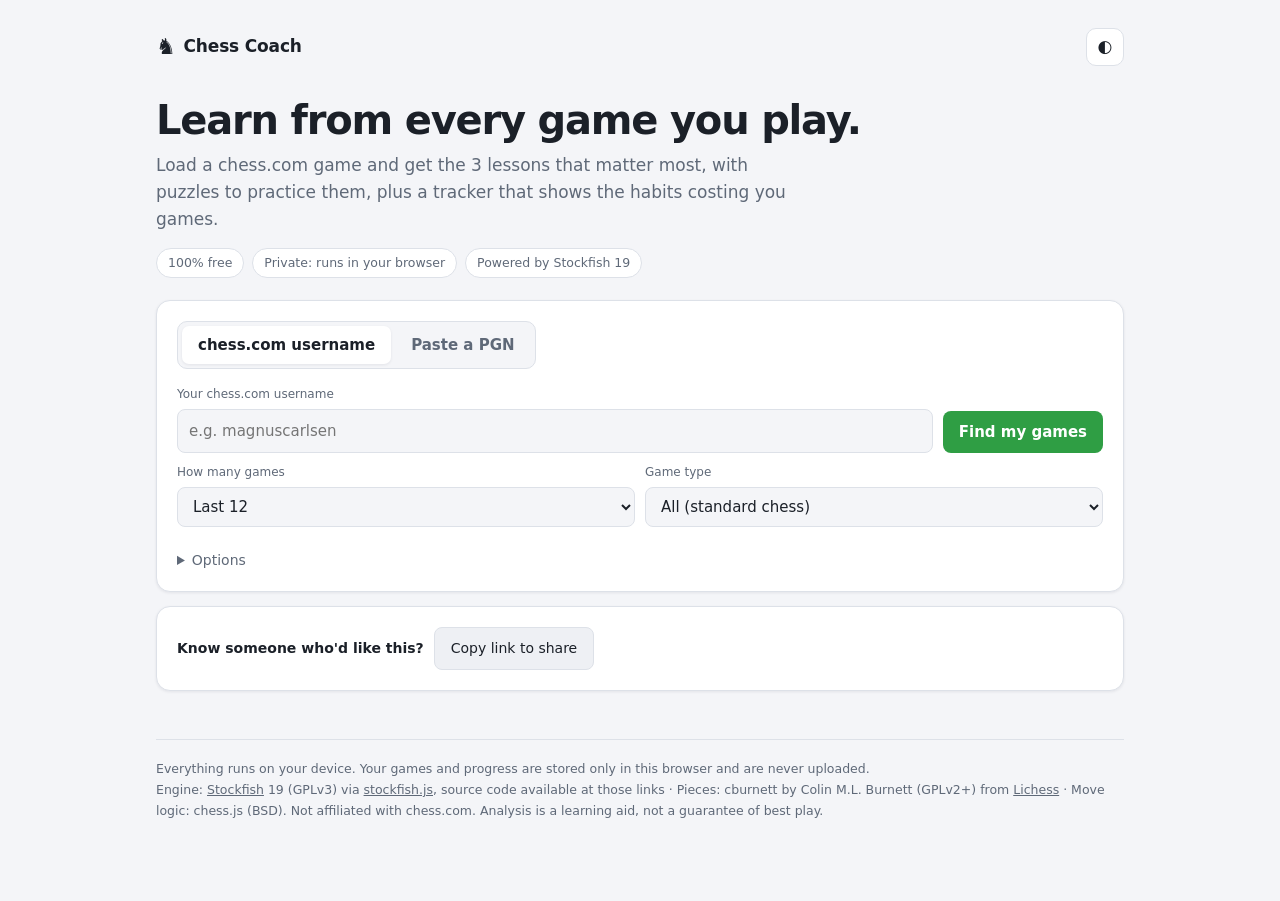
==== index.html @ 83080ae0 "Chess Coach: free Stockfish game review with lessons, dashboard and progress tracking Co-Authored-By" ====
<!doctype html>
<html lang="en">
<head>
<meta charset="utf-8">
<meta name="viewport" content="width=device-width, initial-scale=1">
<title>Chess Coach</title>
<style>
  :root {
    color-scheme:dark;
    --bg:#101216; --panel:#181b21; --panel2:#20242c; --line:#2a2f39; --ink:#eef0f4; --mute:#97a0af;
    --accent:#5fbf6b; --accent-ink:#08150b; --best:#3fb950; --good:#8bc34a; --inacc:#e3b341; --mistake:#f0883e; --blunder:#f85149; --blue:#58a6ff;
    --habitbg:#14261a; --winbg:#17321c; --lossbg:#3a1b1a; --drawbg:#2c2c2c; --weakbg:#2a1d1b; --shadow:0 1px 2px rgba(0,0,0,.4);
    --sqL:#ebecd0; --sqD:#739552;
  }
  :root[data-theme=light] {
    color-scheme:light;
    --bg:#f4f5f8; --panel:#ffffff; --panel2:#eef0f4; --line:#dde1e8; --ink:#1b2028; --mute:#5f6978;
    --accent:#2f9e44; --accent-ink:#ffffff; --best:#2a9d3f; --good:#5a9a1f; --inacc:#b7881a; --mistake:#d9650f; --blunder:#d6342c; --blue:#1f6feb;
    --habitbg:#e8f6ec; --winbg:#dcf3e1; --lossbg:#fde4e2; --drawbg:#e7e9ee; --weakbg:#fdeceb; --shadow:0 1px 3px rgba(20,30,50,.08);
  }
  * { box-sizing:border-box; }
  body { margin:0; background:var(--bg); color:var(--ink); font:15px/1.6 ui-sans-serif,system-ui,-apple-system,"Segoe UI",Roboto,Helvetica,Arial,sans-serif; -webkit-font-smoothing:antialiased; }
  main { max-width:1000px; margin:0 auto; padding:28px 16px 80px; }
  header { display:flex; align-items:baseline; gap:12px; margin-bottom:22px; }
  h1 { margin:0; font-size:24px; letter-spacing:-.01em; }
  header span { color:var(--mute); font-size:14px; }
  h2 { margin:0 0 4px; font-size:19px; letter-spacing:-.01em; }
  h3 { margin:26px 0 12px; font-size:12px; text-transform:uppercase; letter-spacing:.09em; color:var(--mute); font-weight:600; }
  .card { background:var(--panel); border:1px solid var(--line); border-radius:14px; padding:20px; margin-bottom:14px; box-shadow:var(--shadow); }
  label { display:block; font-size:12px; color:var(--mute); margin-bottom:5px; }
  input, textarea, select { width:100%; background:var(--bg); color:var(--ink); border:1px solid var(--line); border-radius:8px; padding:9px 11px; font:inherit; }
  input:focus, textarea:focus, select:focus { outline:none; border-color:var(--blue); }
  textarea { min-height:90px; font:12px ui-monospace,Menlo,monospace; resize:vertical; }
  button { background:var(--accent); color:var(--accent-ink); border:0; border-radius:8px; padding:9px 16px; font:inherit; font-weight:600; cursor:pointer; }
  button.sec { background:var(--panel2); color:var(--ink); border:1px solid var(--line); font-weight:500; }
  button:hover:not(:disabled) { filter:brightness(1.1); }
  button:disabled { opacity:.45; cursor:default; }
  .row { display:flex; gap:10px; align-items:flex-end; flex-wrap:wrap; }
  .row > div { flex:1; min-width:150px; }
  .games { margin-top:10px; display:grid; gap:6px; }
  .games button { text-align:left; background:var(--bg); color:var(--ink); font-weight:400; border:1px solid var(--line); display:flex; gap:10px; align-items:center; }
  .games button:hover { border-color:var(--accent); }
  .pill { font-size:11px; padding:1px 8px; border-radius:99px; font-weight:600; }
  .win { background:var(--winbg); color:var(--best); } .loss { background:var(--lossbg); color:var(--blunder); } .draw { background:var(--drawbg); color:var(--mute); }
  .mute { color:var(--mute); } .small { font-size:13px; }
  .bar { height:6px; background:var(--bg); border-radius:3px; overflow:hidden; margin-top:12px; }
  .bar > i { display:block; height:100%; width:0; background:var(--accent); transition:width .15s; }

  /* summary */
  .sumgrid { display:grid; grid-template-columns:repeat(auto-fit,minmax(150px,1fr)); gap:10px; }
  .kpi { background:var(--bg); border:1px solid var(--line); border-radius:10px; padding:12px 14px; }
  .kpi b { display:block; font-size:24px; letter-spacing:-.02em; line-height:1.2; }
  .kpi span { font-size:12px; color:var(--mute); }
  .cls { display:flex; flex-wrap:wrap; gap:8px; margin-top:12px; }
  .cls span { font-size:12px; padding:3px 10px; border-radius:99px; background:var(--bg); border:1px solid var(--line); }
  .dot { display:inline-block; width:8px; height:8px; border-radius:50%; margin-right:6px; }

  /* board */
  .board { position:relative; display:grid; grid-template-columns:repeat(8,1fr); aspect-ratio:1; width:100%; border-radius:6px; overflow:hidden; user-select:none; }
  .sq { position:relative; background:var(--sqL); }
  .sq.d { background:var(--sqD); }
  .sq img { position:absolute; inset:0; width:100%; height:100%; pointer-events:none; }
  .sq.last::before, .sq.sel::before { content:""; position:absolute; inset:0; background:rgba(255,220,60,.42); }
  .sq.sel::before { background:rgba(80,160,255,.5); }
  .sq.tgt::after { content:""; position:absolute; left:35%; top:35%; width:30%; height:30%; border-radius:50%; background:rgba(0,0,0,.22); }
  .sq .co { position:absolute; font-size:10px; font-weight:700; opacity:.75; pointer-events:none; }
  .sq .co.f { right:3px; bottom:1px; } .sq .co.r { left:3px; top:1px; }
  .sq { color:var(--sqD); } .sq.d { color:var(--sqL); }
  .board svg { position:absolute; inset:0; width:100%; height:100%; pointer-events:none; }
  .board.click .sq { cursor:pointer; }

  /* lessons */
  .lesson { display:grid; grid-template-columns:minmax(0,340px) 1fr; gap:20px; }
  @media (max-width:760px) { .lesson, .viewer { grid-template-columns:1fr !important; } }
  .tag { display:inline-block; font-size:11px; font-weight:700; letter-spacing:.05em; text-transform:uppercase; color:var(--blunder); margin-bottom:6px; }
  .lesson p { margin:8px 0; }
  .habit { margin-top:12px; padding:10px 14px; background:var(--habitbg); border-left:3px solid var(--accent); border-radius:6px; }
  .drill { margin-top:10px; padding:10px 12px; background:var(--bg); border:1px dashed var(--line); border-radius:8px; font-size:14px; }
  .drill.ok { border-color:var(--best); color:var(--best); } .drill.no { border-color:var(--blunder); color:var(--blunder); }
  .actions { display:flex; gap:8px; margin-top:10px; flex-wrap:wrap; }
  .hidden { display:none !important; }
  .line { font-family:ui-monospace,Menlo,monospace; font-size:13px; background:var(--bg); padding:2px 7px; border-radius:5px; }

  /* viewer */
  .viewer { display:grid; grid-template-columns:minmax(0,520px) 1fr; gap:18px; }
  .bwrap { display:flex; gap:8px; }
  .evbar { width:18px; flex:none; background:#222; border-radius:4px; overflow:hidden; position:relative; }
  .evbar i { position:absolute; left:0; right:0; background:#f1f1f1; transition:height .2s; }
  .moves { max-height:300px; overflow:auto; display:grid; grid-template-columns:34px 1fr 1fr; gap:2px; font-size:14px; align-content:start; }
  .moves .n { color:var(--mute); padding:4px 0; text-align:right; padding-right:6px; }
  .moves button { background:transparent; color:var(--ink); font-weight:500; text-align:left; padding:4px 8px; border-radius:5px; border:0; }
  .moves button.cur { background:var(--panel2); outline:1px solid var(--blue); }
  .nav { display:flex; gap:6px; margin:10px 0; }
  .nav button { flex:1; }
  .info { background:var(--bg); border:1px solid var(--line); border-radius:8px; padding:10px 12px; font-size:14px; min-height:84px; }
  #graph { width:100%; height:90px; display:block; cursor:pointer; background:#2a2e36; border:1px solid var(--line); border-radius:8px; }
  .c-best{color:var(--best)} .c-excellent{color:var(--good)} .c-good{color:var(--ink)} .c-inaccuracy{color:var(--inacc)} .c-mistake{color:var(--mistake)} .c-blunder{color:var(--blunder)}
  .err { color:var(--blunder); }
  .phase { display:flex; flex-direction:column; gap:8px; margin-top:4px; }
  .phase div { display:grid; grid-template-columns:96px 1fr 44px; align-items:center; gap:10px; font-size:13px; }
  .phase .t { height:8px; background:var(--bg); border-radius:4px; overflow:hidden; } .phase .t i { display:block; height:100%; background:var(--blue); }

  /* ---- v3 UI ---- */
  :focus-visible { outline:2px solid var(--blue); outline-offset:2px; }
  button { transition:filter .15s, transform .05s, background .15s, border-color .15s; } button:active:not(:disabled) { transform:translateY(1px); }
  .topbar { display:flex; align-items:center; justify-content:space-between; margin-bottom:6px; }
  .brand { font-weight:700; font-size:17px; letter-spacing:-.01em; display:flex; align-items:center; gap:8px; }
  .brand i { font-style:normal; font-size:22px; }
  .iconbtn { background:var(--panel); color:var(--ink); border:1px solid var(--line); width:38px; height:38px; padding:0; border-radius:10px; font-size:17px; }
  .hero { padding:26px 0 22px; }
  .hero h1 { margin:0 0 10px; font-size:clamp(28px,5vw,40px); line-height:1.1; letter-spacing:-.03em; }
  .hero p { margin:0 0 14px; color:var(--mute); font-size:17px; max-width:640px; }
  .badges { display:flex; flex-wrap:wrap; gap:8px; }
  .badges span { font-size:12.5px; padding:4px 11px; border-radius:99px; background:var(--panel); border:1px solid var(--line); color:var(--mute); }
  .tabs { display:flex; gap:4px; background:var(--bg); padding:4px; border-radius:10px; width:max-content; max-width:100%; margin-bottom:16px; border:1px solid var(--line); }
  .tab { background:transparent; color:var(--mute); font-weight:600; padding:7px 16px; border-radius:7px; }
  .tab.on { background:var(--panel); color:var(--ink); box-shadow:var(--shadow); }
  .opts, .how { margin-top:12px; font-size:14px; }
  summary { cursor:pointer; color:var(--mute); } summary:hover { color:var(--ink); }
  .opts .row { margin-top:10px; } .how ol { margin:8px 0 0; padding-left:20px; color:var(--mute); }
  .status { display:flex; gap:14px; align-items:center; background:var(--panel); border:1px solid var(--line); border-radius:14px; padding:16px 18px; margin-bottom:14px; box-shadow:var(--shadow); }
  .status:has(#msg:empty):has(#barwrap.hidden) { display:none; }
  .status > div:last-child { flex:1; min-width:0; }
  .spin { width:22px; height:22px; border-radius:50%; border:3px solid var(--line); border-top-color:var(--accent); animation:sp .8s linear infinite; display:none; flex:none; }
  .status:has(#barwrap:not(.hidden)) .spin { display:block; }
  @keyframes sp { to { transform:rotate(360deg); } }
  #msg { font-size:14px; } #tip { font-size:13px; color:var(--mute); margin-top:6px; }
  #barwrap.hidden + #tip { display:none; }
  .jump { position:sticky; top:0; z-index:20; display:flex; gap:6px; overflow-x:auto; padding:10px 0; margin:0 0 4px; background:color-mix(in srgb, var(--bg) 88%, transparent); backdrop-filter:blur(8px); border-bottom:1px solid var(--line); }
  .jump a { color:var(--mute); text-decoration:none; font-size:13.5px; font-weight:600; padding:6px 13px; border-radius:99px; white-space:nowrap; }
  .jump a:hover { color:var(--ink); background:var(--panel); }
  h3 { scroll-margin-top:60px; }
  footer { margin-top:48px; padding-top:18px; border-top:1px solid var(--line); color:var(--mute); font-size:12.5px; line-height:1.7; }
  footer a { color:var(--mute); }
  .share { margin-top:14px; display:flex; gap:10px; align-items:center; flex-wrap:wrap; font-size:14px; }
  .trow { display:grid; grid-template-columns:140px 1fr 150px; gap:10px; align-items:center; font-size:13px; margin:7px 0; }
  .track { height:8px; background:var(--bg); border-radius:4px; overflow:hidden; border:1px solid var(--line); } .track i { display:block; height:100%; background:var(--blue); }
  .sub { font-size:12.5px; color:var(--mute); margin:18px 0 6px; font-weight:600; }
  .spark { width:100%; height:76px; display:block; background:var(--bg); border:1px solid var(--line); border-radius:8px; }
  .optable { width:100%; border-collapse:collapse; font-size:14px; } .optable th { text-align:left; color:var(--mute); font-size:12px; font-weight:600; padding:6px 8px; }
  .optable td { padding:8px; border-top:1px solid var(--line); } .optable tr.weak { background:var(--weakbg); }
  .lesson { border-left:3px solid var(--blunder); }
  @media (max-width:640px) {
    .trow { grid-template-columns:96px 1fr; } .trow .mute { grid-column:1 / -1; margin-top:-4px; }
    .optable th:nth-child(5), .optable td:nth-child(5) { display:none; }
    .card { padding:16px; } .row > div { min-width:100%; } button { min-height:42px; } .tabs { width:100%; } .tab { flex:1; }
  }
  @media (prefers-reduced-motion:reduce) { * { animation:none !important; transition:none !important; scroll-behavior:auto !important; } }

  .games { max-height:440px; overflow:auto; }
  .games #batch { position:sticky; top:0; z-index:2; box-shadow:0 4px 8px -4px rgba(0,0,0,.35); }
  .bgbar { position:fixed; left:50%; transform:translateX(-50%); bottom:14px; z-index:40; width:min(560px, calc(100% - 24px)); display:flex; gap:12px; align-items:center; background:var(--panel); border:1px solid var(--line); border-radius:14px; padding:12px 14px; box-shadow:0 8px 28px rgba(0,0,0,.35); font-size:13.5px; }
  .bgbar .spin { display:block; } .bgbar.done .spin { display:none; }
  /* ---- v4: stats + rundown ---- */
  .hero-card { background:linear-gradient(135deg,var(--habitbg),var(--panel2)); border:1px solid var(--line); border-radius:12px; padding:16px 18px; }
  .gcard { background:var(--panel); border:1px solid var(--line); border-radius:12px; padding:14px 16px; margin-bottom:10px; box-shadow:var(--shadow); }
  .ghead { display:flex; flex-wrap:wrap; align-items:center; gap:8px 10px; }
  .gstat { margin-left:auto; font-weight:700; font-size:13px; } .ghead .sec { padding:5px 12px; font-size:13px; }
  .trophy { font-size:12px; background:var(--habitbg); color:var(--best); padding:1px 9px; border-radius:99px; font-weight:600; }
  .moments { margin-top:10px; display:grid; gap:6px; }
  .moment { display:grid; grid-template-columns:1fr auto; gap:2px 12px; text-align:left; background:var(--bg); color:var(--ink); border:1px solid var(--line); border-radius:9px; padding:9px 12px; font-weight:400; }
  .moment:hover:not(:disabled) { border-color:var(--blue); } .moment .go { grid-row:1 / span 2; grid-column:2; align-self:center; color:var(--blue); font-weight:600; font-size:13px; }
  .moment:disabled { opacity:.7; cursor:default; }
  .games button.done::after { content:'✓ analyzed'; margin-left:8px; color:var(--best); font-size:12px; font-weight:600; }
  @media (max-width:640px) { .gstat { margin-left:0; width:100%; } }

  /* ---- v7: dashboard + teaching ---- */
  .dash { display:grid; grid-template-columns:repeat(3,1fr); gap:12px; }
  .big { background:var(--panel); border:1px solid var(--line); border-radius:14px; padding:16px 18px; box-shadow:var(--shadow); display:flex; flex-direction:column; gap:4px; min-width:0; }
  .bl { font-size:12px; font-weight:600; color:var(--mute); text-transform:uppercase; letter-spacing:.06em; }
  .bv { font-size:38px; font-weight:800; letter-spacing:-.035em; line-height:1.1; } .bv .dim { color:var(--mute); font-weight:400; }
  .bs { font-size:13px; color:var(--mute); min-height:20px; } .mini { width:100%; height:40px; margin-top:8px; overflow:visible; }
  .chip { font-size:12px; font-weight:700; padding:1px 8px; border-radius:99px; } .chip.up { background:var(--winbg); color:var(--best); } .chip.down { background:var(--lossbg); color:var(--blunder); }
  .rbar { display:flex; height:10px; border-radius:5px; overflow:hidden; background:var(--bg); margin:8px 0 2px; } .rbar i { display:block; height:100%; } .rbar .w { background:var(--best); } .rbar .d { background:#8b93a1; } .rbar .l { background:var(--blunder); }
  .cols2 { display:grid; grid-template-columns:1fr 1fr; gap:12px; margin-top:12px; }
  .panel { background:var(--panel); border:1px solid var(--line); border-radius:14px; padding:16px 18px; box-shadow:var(--shadow); }
  .panel h4 { margin:0 0 10px; font-size:13px; text-transform:uppercase; letter-spacing:.06em; color:var(--mute); }
  .lrow { display:flex; justify-content:space-between; gap:12px; padding:9px 0; border-top:1px solid var(--line); font-size:14px; } .lrow:first-of-type { border-top:0; } .lrow b { font-variant-numeric:tabular-nums; }
  .brow { display:grid; grid-template-columns:104px 1fr 42px; gap:10px; align-items:center; font-size:13.5px; padding:5px 0; } .brow b { text-align:right; font-variant-numeric:tabular-nums; }
  .gap { height:10px; border-bottom:1px solid var(--line); margin-bottom:6px; }
  .warn { font-style:normal; font-size:11px; font-weight:700; color:var(--mistake); text-transform:uppercase; letter-spacing:.04em; margin-left:4px; }
  .train { display:grid; grid-template-columns:40px 1fr; gap:14px; }
  .rank { width:34px; height:34px; border-radius:50%; background:var(--panel2); display:grid; place-items:center; font-weight:800; }
  .teach { margin-top:14px; padding:14px 16px; border:1px solid var(--line); border-radius:12px; background:var(--bg); }
  .teach .tt { font-weight:700; margin-bottom:6px; } .teach p { margin:6px 0; } .teach ol { margin:8px 0 10px; padding-left:20px; } .teach li { margin:4px 0; }
  .practice { display:inline-block; font-size:13.5px; font-weight:600; color:var(--blue); text-decoration:none; } .practice:hover { text-decoration:underline; }
  @media (max-width:760px) { .dash, .cols2 { grid-template-columns:1fr; } .bv { font-size:32px; } }
</style>
</head>
<body>
<main>
  <div class="topbar"><div class="brand"><i>♞</i> Chess Coach</div><button class="iconbtn" id="theme" title="Toggle light / dark" aria-label="Toggle theme">◐</button></div>

  <section class="hero">
    <h1>Learn from every game you play.</h1>
    <p>Load a chess.com game and get the 3 lessons that matter most, with puzzles to practice them, plus a tracker that shows the habits costing you games.</p>
    <div class="badges"><span>100% free</span><span>Private: runs in your browser</span><span>Powered by Stockfish 19</span></div>
  </section>

  <section class="card">
    <div class="tabs" role="tablist"><button class="tab on" data-tab="user" role="tab">chess.com username</button><button class="tab" data-tab="paste" role="tab">Paste a PGN</button></div>
    <div id="tab-user">
      <div class="row"><div><label for="user">Your chess.com username</label><input id="user" placeholder="e.g. magnuscarlsen" autocomplete="off" autocapitalize="off" spellcheck="false"></div><button id="fetch">Find my games</button></div>
      <div class="row" style="margin-top:10px">
        <div><label for="count">How many games</label><select id="count"><option value="12">Last 12</option><option value="25">Last 25</option><option value="50">Last 50</option><option value="100">Last 100</option></select></div>
        <div><label for="tc">Game type</label><select id="tc"><option value="all">All (standard chess)</option><option value="rapid">Rapid</option><option value="blitz">Blitz</option><option value="bullet">Bullet</option><option value="daily">Daily</option></select></div>
      </div>
      <div id="games" class="games"></div>
    </div>
    <div id="tab-paste" class="hidden">
      <label for="pgn">Paste your game here</label>
      <textarea id="pgn" spellcheck="false" placeholder="[Event &quot;Live Chess&quot;]&#10;1. e4 e5 2. Nf3 …"></textarea>
      <details class="how"><summary>How do I get a PGN?</summary><ol><li>Open the game on chess.com</li><li>Click the share icon (or "Share / Export")</li><li>Choose the <b>PGN</b> tab and copy it</li></ol></details>
      <div class="row" style="margin-top:12px"><button id="go">Analyze this game</button></div>
    </div>
    <details class="opts"><summary>Options</summary><div class="row">
      <div><label for="side">I played</label><select id="side"><option value="auto">Auto (from username)</option><option value="w">White</option><option value="b">Black</option></select></div>
      <div><label for="depth">Analysis depth</label><select id="depth"><option value="12">Quick · depth 12 (rough)</option><option value="16" selected>Standard · depth 16 (recommended)</option><option value="20">Deep · depth 20 (slow)</option></select></div>
    </div></details>
  </section>

  <div class="status" id="status"><div class="spin"></div><div><div id="msg"></div><div class="bar hidden" id="barwrap"><i id="bar"></i></div><div id="tip"></div></div></div>

  <nav class="jump hidden" id="jump" aria-label="Sections"><a href="#s-summary">Summary</a><a href="#s-lessons">Key lessons</a><a href="#s-review">Game review</a><a href="#s-stats">Dashboard</a><a href="#s-progress">What to work on</a><a href="#s-games">Your games</a><a href="#s-openings">Openings</a></nav>
  <div id="out"></div>
  <div id="prog"></div>

  <div class="card share"><b>Know someone who'd like this?</b><button class="sec" id="sharebtn">Copy link to share</button><span class="mute small" id="sharenote"></span></div>

  <div class="bgbar hidden" id="bgbar" role="status"><div class="spin"></div><div style="flex:1;min-width:0"><div id="bgtext"></div><div class="bar" style="margin-top:6px"><i id="bgfill"></i></div><div class="small mute" style="margin-top:4px">You can keep browsing. Click any ✓ game to watch its review.</div></div><button class="sec hidden" id="stop">Stop</button></div>

  <footer>
    Everything runs on your device. Your games and progress are stored only in this browser and are never uploaded.<br>
    Engine: <a href="https://github.com/official-stockfish/Stockfish" target="_blank" rel="noopener">Stockfish</a> 19 (GPLv3) via <a href="https://github.com/nmrugg/stockfish.js" target="_blank" rel="noopener">stockfish.js</a>, source code available at those links ·
    Pieces: cburnett by Colin M.L. Burnett (GPLv2+) from <a href="https://lichess.org" target="_blank" rel="noopener">Lichess</a> · Move logic: chess.js (BSD).
    Not affiliated with chess.com. Analysis is a learning aid, not a guarantee of best play.
  </footer>
</main>

<script src="lib/chess.min.js"></script>
<script>
/* =============================== helpers =============================== */
const $ = s => document.querySelector(s);
const VAL = { p:1, n:3, b:3, r:5, q:9, k:0 };
const NAME = { p:'pawn', n:'knight', b:'bishop', r:'rook', q:'queen', k:'king' };
const clamp = (x, a, b) => Math.max(a, Math.min(b, x));
const winPct = cp => 50 + 50 * (2 / (1 + Math.exp(-0.00368208 * clamp(cp, -1000, 1000))) - 1);
const moveAcc = loss => clamp(103.1668 * Math.exp(-0.04354 * loss) - 3.1669, 0, 100);
const uciOf = m => m.from + m.to + (m.promotion || '');
const CLS = {
  best:      { label:'Best',       sym:'★',  color:'var(--best)' },
  excellent: { label:'Excellent',  sym:'',   color:'var(--good)' },
  good:      { label:'Good',       sym:'',   color:'var(--mute)' },
  inaccuracy:{ label:'Inaccuracy', sym:'?!', color:'var(--inacc)' },
  mistake:   { label:'Mistake',    sym:'?',  color:'var(--mistake)' },
  blunder:   { label:'Blunder',    sym:'??', color:'var(--blunder)' }
};
function fmtEval(cp, mate) {
  if (mate != null) return (mate > 0 ? '+' : '-') + 'M' + Math.abs(mate);
  if (Math.abs(cp) >= 9000) return (cp > 0 ? '+' : '-') + 'M' + (10000 - Math.abs(cp));
  return (cp >= 0 ? '+' : '') + (cp / 100).toFixed(1);
}
function findMove(fen, uci) {
  if (!uci) return null;
  return new Chess(fen).moves({ verbose:true }).find(m => uciOf(m) === uci) || null;
}
function playPV(fen, pv, n) {
  const g = new Chess(fen), out = [];
  for (const u of pv.slice(0, n)) { const mv = g.move({ from:u.slice(0, 2), to:u.slice(2, 4), promotion:u[4] }); if (!mv) break; out.push(mv); }
  return out;
}
function netMaterial(fen, pv, side, n = 4) {
  let s = 0;
  playPV(fen, pv, n).forEach(mv => {
    const sign = mv.color === side ? 1 : -1;
    if (mv.captured) s += sign * VAL[mv.captured];
    if (mv.promotion) s += sign * (VAL[mv.promotion] - 1);
  });
  return s;
}
function sanLine(fen, pv, n = 4) {
  const g = new Chess(fen), f = fen.split(' ');
  let num = +f[5], t = f[1], parts = [];
  pv.slice(0, n).forEach((u, j) => {
    const mv = g.move({ from:u.slice(0, 2), to:u.slice(2, 4), promotion:u[4] }); if (!mv) return;
    parts.push(t === 'w' ? `${num}.${mv.san}` : (j === 0 ? `${num}…${mv.san}` : mv.san));
    if (t === 'b') num++; t = t === 'w' ? 'b' : 'w';
  });
  return parts.join(' ');
}
function targetsFrom(fen, sq) {
  const p = new Chess(fen).get(sq); if (!p) return [];
  const f = fen.split(' '); f[1] = p.color; f[3] = '-';
  return new Chess(f.join(' ')).moves({ verbose:true }).filter(m => m.from === sq && m.captured).map(m => ({ sq:m.to, piece:m.captured }));
}
const phaseOf = (i, fen) => {
  const mat = fen.split(' ')[0].replace(/[^nbrqNBRQ]/g, '').split('').reduce((s, c) => s + VAL[c.toLowerCase()], 0);
  return mat <= 16 ? 'Endgame' : i < 20 ? 'Opening' : 'Middlegame';
};
const moveNo = i => Math.floor(i / 2) + 1;
const moveTag = (i, san) => `${moveNo(i)}${i % 2 ? '…' : '.'}${san}`;

/* =============================== board =============================== */
class Board {
  constructor(root) { this.root = root; root.classList.add('board'); }
  render(fen, o = {}) {
    const { flip = false, last = [], arrows = [], sel = null, targets = [], onSquare = null } = o;
    const rows = fen.split(' ')[0].split('/'), pcs = {};
    rows.forEach((row, ri) => { let f = 0; for (const ch of row) { if (/\d/.test(ch)) f += +ch; else { pcs['abcdefgh'[f] + (8 - ri)] = ch; f++; } } });
    let h = '';
    for (let r = 0; r < 8; r++) for (let c = 0; c < 8; c++) {
      const file = flip ? 7 - c : c, rank = flip ? r : 7 - r, sq = 'abcdefgh'[file] + (rank + 1), p = pcs[sq];
      const cls = ['sq', (file + rank) % 2 ? '' : 'd', last.includes(sq) ? 'last' : '', sel === sq ? 'sel' : '', targets.includes(sq) ? 'tgt' : ''].join(' ');
      h += `<div class="${cls}" data-sq="${sq}">${p ? `<img src="pieces/${p === p.toUpperCase() ? 'w' : 'b'}${p.toUpperCase()}.svg" alt="">` : ''}`
        + (c === 0 ? `<span class="co r">${rank + 1}</span>` : '') + (r === 7 ? `<span class="co f">${'abcdefgh'[file]}</span>` : '') + '</div>';
    }
    const ctr = sq => { const f = sq.charCodeAt(0) - 97, rk = +sq[1] - 1; return [(flip ? 7 - f : f) + .5, (flip ? rk : 7 - rk) + .5]; };
    let svg = '<svg viewBox="0 0 8 8">';
    arrows.forEach(a => {
      if (!a.from || !a.to) return;
      const [x1, y1] = ctr(a.from), [x2, y2] = ctr(a.to), dx = x2 - x1, dy = y2 - y1, L = Math.hypot(dx, dy), ux = dx / L, uy = dy / L;
      const hx = x2 - ux * .32, hy = y2 - uy * .32;
      svg += `<g opacity=".85" fill="${a.color}" stroke="${a.color}"><line x1="${x1}" y1="${y1}" x2="${hx}" y2="${hy}" stroke-width=".17" stroke-linecap="round"/>`
        + `<polygon stroke="none" points="${x2 - ux * .05},${y2 - uy * .05} ${hx - uy * .22},${hy + ux * .22} ${hx + uy * .22},${hy - ux * .22}"/></g>`;
    });
    this.root.innerHTML = h + svg + '</svg>';
    this.root.classList.toggle('click', !!onSquare);
    if (onSquare) this.root.querySelectorAll('.sq').forEach(e => e.onclick = () => onSquare(e.dataset.sq));
  }
}

/* =============================== engine =============================== */
class Engine {
  constructor() {
    this.w = new Worker('engine/stockfish-19-lite-single.js'); this.hs = [];
    this.w.onmessage = e => { const l = typeof e.data === 'string' ? e.data : String(e.data); this.hs.slice().forEach(h => h(l)); };
  }
  send(c) { this.w.postMessage(c); }
  once(pred) { return new Promise(res => { const h = l => { if (pred(l)) { this.hs = this.hs.filter(x => x !== h); res(l); } }; this.hs.push(h); }); }
  async init() {
    // The engine may still be loading when the first command is sent, so resend 'uci' until it answers.
    const ready = this.once(l => l === 'uciok'); let ok = false; ready.then(() => ok = true);
    for (let t = 0; t < 60 && !ok; t++) { this.send('uci'); await Promise.race([ready, new Promise(r => setTimeout(r, 500))]); }
    if (!ok) throw new Error('engine did not start');
    this.send('setoption name MultiPV value 2'); this.send('isready'); await this.once(l => l === 'readyok');
  }
  analyse(fen, depth) {
    const lines = {};
    return new Promise(res => {
      const h = l => {
        if (l.startsWith('info') && l.includes(' pv ') && !/bound/.test(l)) {
          const mp = +((l.match(/multipv (\d+)/) || [0, 1])[1]), m = l.match(/score (cp|mate) (-?\d+)/);
          if (m) { const v = +m[2]; lines[mp] = { cp:m[1] === 'cp' ? v : Math.sign(v) * (10000 - Math.abs(v)), mate:m[1] === 'mate' ? v : null, pv:l.split(' pv ')[1].trim().split(' ') }; }
        } else if (l.startsWith('bestmove')) { this.hs = this.hs.filter(x => x !== h); res(Object.keys(lines).sort().map(k => lines[k])); }
      };
      this.hs.push(h); this.send('position fen ' + fen); this.send('go depth ' + depth);
    });
  }
}
class EnginePool {
  constructor(n) { this.n = n; this.workers = []; this.idle = []; this.hi = []; this.lo = []; this.memo = new Map(); }
  async init() {
    const made = await Promise.allSettled(Array.from({ length:this.n }, async () => { const e = new Engine(); await e.init(); return e; }));
    this.workers = made.filter(m => m.status === 'fulfilled').map(m => m.value); this.idle = [...this.workers];
    if (!this.workers.length) throw new Error('engine did not start');
  }
  submit(fen, depth, prio) {
    const hit = this.memo.get(fen);
    if (hit && hit.depth >= depth) return Promise.resolve(hit.res);
    return new Promise((resolve, reject) => { (prio === 'lo' ? this.lo : this.hi).push({ fen, depth, resolve, reject }); this.pump(); });
  }
  pump() {
    while (this.idle.length && (this.hi.length || this.lo.length)) {
      const w = this.idle.pop(), t = this.hi.length ? this.hi.shift() : this.lo.shift();
      w.analyse(t.fen, t.depth).then(res => { this.memo.set(t.fen, { depth:t.depth, res }); t.resolve(res); }, t.reject).finally(() => { this.idle.push(w); this.pump(); });
    }
  }
  // Analyse many positions across all workers; results come back in input order.
  map(fens, depth, onDone, prio = 'hi') { let d = 0; return Promise.all(fens.map(f => this.submit(f, depth, prio).then(r => { onDone(++d); return r; }))); }
}
const poolSize = () => clamp((navigator.hardwareConcurrency || 4) - 1, 1, /Mobi|Android/i.test(navigator.userAgent) ? 2 : 6);
let cancelBatch = false, bgBusy = false, poolPromise = null;
function getPool() {
  if (!poolPromise) poolPromise = (async () => { const p = new EnginePool(poolSize()); await p.init(); return p; })().catch(e => { poolPromise = null; throw e; });
  return poolPromise;
}
const FG = { msg:t => { $('#msg').textContent = t; }, bar:p => { $('#bar').style.width = p + '%'; } };
const BG = { msg:t => { $('#bgtext').textContent = t; }, bar:p => { $('#bgfill').style.width = p + '%'; } };

/* =============================== chess.com =============================== */
$('#fetch').onclick = async () => {
  const u = $('#user').value.trim().toLowerCase(), box = $('#games'); if (!u) return;
  const want = +$('#count').value, tc = $('#tc').value;
  box.textContent = 'Loading…';
  try {
    const a = await (await fetch(`https://api.chess.com/pub/player/${encodeURIComponent(u)}/games/archives`)).json();
    if (!a.archives || !a.archives.length) throw new Error('No games found for that username.');
    let games = [];
    for (let i = a.archives.length - 1; i >= 0 && games.length < want; i--) {
      box.textContent = `Loading games… ${games.length} found`;
      const month = (await (await fetch(a.archives[i])).json()).games || [];
      games = games.concat(month.reverse().filter(g => g.rules === 'chess' && g.pgn && (tc === 'all' || g.time_class === tc)));
    }
    games = games.slice(0, want);
    if (!games.length) throw new Error('No matching games found. Try a different game type.');
    box.innerHTML = ''; loadedGames = [];
    games.forEach(g => { loadedGames.push({ pgn:g.pgn, side:g.white.username.toLowerCase() === u ? 'w' : 'b', id:pgnId(g.pgn, g.url) }); });
    const bb = document.createElement('button'); bb.id = 'batch'; bb.className = 'sec'; bb.onclick = runBatch; box.appendChild(bb);
    games.forEach(g => {
      const mine = g.white.username.toLowerCase() === u ? g.white : g.black, opp = mine === g.white ? g.black : g.white;
      const draws = ['agreed', 'repetition', 'stalemate', 'insufficient', '50move', 'timevsinsufficient'];
      const [txt, cls] = mine.result === 'win' ? ['Won', 'win'] : draws.includes(mine.result) ? ['Draw', 'draw'] : ['Lost', 'loss'];
      const b = document.createElement('button'); b.dataset.id = pgnId(g.pgn, g.url);
      b.innerHTML = `<span class="pill ${cls}">${txt}</span><span>${mine === g.white ? '⚪' : '⚫'} vs <b>${esc(opp.username)}</b> (${opp.rating})</span><span class="mute small" style="margin-left:auto">${g.time_class} · ${new Date(g.end_time * 1000).toLocaleDateString()}</span>`;
      b.onclick = () => { $('#pgn').value = g.pgn; $('#side').value = mine === g.white ? 'w' : 'b'; run(); };
      box.appendChild(b);
    });
    markCached();
  } catch (e) { box.innerHTML = `<span class="err">${esc(e.message || 'Could not reach chess.com.')}</span>`; }
};

/* =============================== analysis =============================== */
const esc = t => String(t == null ? '' : t).replace(/[&<>"]/g, c => ({ '&':'&amp;', '<':'&lt;', '>':'&gt;', '"':'&quot;' }[c]));
let loadedGames = [], busy = false;
function setBusy(b) {
  busy = b; $('#go').disabled = b;
  $('#barwrap').classList.toggle('hidden', !b); if (!b) $('#bar').style.width = '0';
}

async function analyzePGN(pgn, sideSel, depth, prefix = '', ui = FG, prio = 'hi') {
  const game = new Chess();
  if (!pgn || !game.load_pgn(pgn, { sloppy:true })) throw new Error('Could not read that PGN.');
  const moves = game.history({ verbose:true });
  if (moves.length < 6) throw new Error('That game is too short to learn from.');
  const hdr = game.header();
  let side = sideSel;
  if (side === 'auto') { const u = $('#user').value.trim().toLowerCase(); side = u && (hdr.Black || '').toLowerCase() === u ? 'b' : 'w'; }
  const rp = new Chess(), fens = [rp.fen()];
  moves.forEach(m => { m.uci = uciOf(m); rp.move({ from:m.from, to:m.to, promotion:m.promotion }); fens.push(rp.fen()); });
  const id = hdr.Link || [hdr.White, hdr.Black, hdr.Date, hdr.StartTime, moves.length].join('|');
  let L = readCache(id, depth);
  if (L) ui.msg(prefix + 'Loading your saved analysis…');
  else {
    ui.msg(prefix + 'Starting engine…');
    let pl;
    try { pl = await getPool(); }
    catch (e) { throw new Error('Could not start the engine. Open this page through a web server (not file://).'); }
    const need = fens.filter(f => !new Chess(f).game_over());
    const res = await pl.map(need, depth, d => {
      ui.bar(100 * d / need.length);
      ui.msg(`${prefix}Analyzing position ${d} of ${need.length} · ${pl.workers.length} engine${pl.workers.length > 1 ? 's' : ''} working…`);
    }, prio);
    let p = 0;
    L = fens.map(f => { const g = new Chess(f); return g.in_checkmate() ? [{ cp:-10000, mate:0, pv:[] }] : g.game_over() ? [{ cp:0, mate:null, pv:[] }] : res[p++]; });
    writeCache(id, { pgn, side, depth, L });
  }

  const data = moves.map((m, i) => {
    const Li = L[i], before = Li[0].cp, k = Li.findIndex(l => l.pv[0] === m.uci);
    const after = k >= 0 ? Li[k].cp : -L[i + 1][0].cp;
    const loss = k === 0 ? 0 : Math.max(0, winPct(before) - winPct(after));
    const cls = k === 0 ? 'best' : loss < 2 ? 'excellent' : loss < 5 ? 'good' : loss < 10 ? 'inaccuracy' : loss < 20 ? 'mistake' : 'blunder';
    return { i, m, color:m.color, before, after, loss, cls, acc:moveAcc(loss), phase:phaseOf(i, fens[i]), time:null,
      only:(k === 0 && !!Li[1] && winPct(Li[0].cp) - winPct(Li[1].cp) >= 15), accept:Li.filter((l, j) => j === 0 || winPct(Li[0].cp) - winPct(l.cp) <= 3).map(l => l.pv[0]) };
  });
  const clks = [...pgn.matchAll(/\[%clk (\d+):(\d+):(\d+(?:\.\d+)?)\]/g)].map(x => +x[1] * 3600 + +x[2] * 60 + +x[3]);
  const tc = (hdr.TimeControl || '').match(/^(\d+)(?:\+(\d+))?$/);
  if (tc && clks.length >= moves.length) {
    const inc = +(tc[2] || 0), prev = { w:+tc[1], b:+tc[1] };
    data.forEach((d, i) => { d.time = Math.max(0, prev[d.color] + inc - clks[i]); prev[d.color] = clks[i]; });
  }
  return { hdr, side, moves, fens, L, data, depth, id };
}

async function run() {
  if (busy) return;
  $('#out').innerHTML = ''; setBusy(true);
  try {
    const ctx = await analyzePGN($('#pgn').value.trim(), $('#side').value, +$('#depth').value);
    $('#msg').textContent = ''; setBusy(false);
    render(ctx); saveGame(ctx); renderProgress();
  } catch (e) { $('#msg').innerHTML = `<span class="err">${esc(e.message)}</span>`; setBusy(false); }
}
$('#go').onclick = run;

async function runBatch() {
  if (bgBusy) return;
  const cached = readAll(), todo = loadedGames.filter(g => !cached[g.id]);
  if (!todo.length) { FG.msg('All of these games are already analyzed. Scroll down to review them.'); return; }
  const depth = +$('#depth').value; let done = 0;
  const ui = { msg:BG.msg, bar:p => BG.bar((done + p / 100) / todo.length * 100) };
  bgBusy = true; cancelBatch = false; markCached(); $('#bgbar').classList.remove('done');
  $('#bgbar').classList.remove('hidden'); $('#stop').classList.remove('hidden'); BG.bar(0);
  try {
    for (const g of todo) {
      if (cancelBatch) break;
      const ctx = await analyzePGN(g.pgn, g.side, depth, `Game ${done + 1} of ${todo.length} · `, ui, 'lo');
      saveGame(ctx); done++; renderProgress();
    }
    BG.msg(cancelBatch ? `Stopped. ${done} of ${todo.length} games analyzed and saved.` : `✓ Done. ${done} games analyzed. See your stats and key moments below.`);
  } catch (e) { BG.msg('Something went wrong: ' + e.message); }
  bgBusy = false; BG.bar(100); $('#bgbar').classList.add('done'); $('#stop').classList.add('hidden'); $('#stop').textContent = 'Stop'; markCached();
  setTimeout(() => { if (!bgBusy) $('#bgbar').classList.add('hidden'); }, 12000);
}

/* =============================== lesson engine =============================== */
/* =============================== teaching content =============================== */
const TEACH = {
  'Allowed checkmate': { idea:'Checkmates come from a chain of checks. Your king needs escape squares and defenders. Once those are gone, a single check ends the game.',
    steps:['Before you move, list every check your opponent has afterwards, even the ones that look silly.', 'For each check ask: can I block, capture the checker or step away? If not, do not play that move.', 'Keep the pawns in front of your castled king where they are unless you have a clear reason to push them.', 'Give your king a "luft" (escape square) with h3 or h6 once the rooks are on the back rank.'], t:'mateIn1', l:'Checkmate patterns' },
  'Missed checkmate': { idea:'Mates are found by looking at forcing moves in order: checks first, then moves that take away the king\'s escape squares.',
    steps:['Write down ALL checks you have, even ones that give up a piece.', 'After each check, count the king\'s escape squares. If one move covers them all, it is mate.', 'Look for back-rank mates whenever the enemy king is boxed in by its own pawns.'], t:'mateIn2', l:'Mate in 2 puzzles' },
  'Hung a piece': { idea:'A piece is "hanging" when it can be captured for free: it is attacked and not defended enough. Leaving pieces hanging decides most games below 1800.',
    steps:['After you pick a move, say out loud: "What does this leave undefended?"', 'List every capture your opponent has after your move. If one wins material, choose a different move.', 'Count attackers against defenders on a square before you rely on it.', 'Re-check the piece you just moved AND the pieces it used to protect.'], t:'hangingPiece', l:'Hanging piece puzzles' },
  'Fork': { idea:'A fork is one move that attacks two things at once, so the opponent can only save one. Knights fork best, because their L-shaped jump is hard to guard against.',
    steps:['Look at every square an enemy knight (or pawn) could reach next move. Would it attack two of your pieces?', 'If so, move one piece, protect both, or take that square away.', 'On your own turn, hunt for squares where your knight or pawn hits two undefended targets.'], t:'fork', l:'Fork puzzles' },
  'Greedy capture': { idea:'A "free" pawn is rarely free. Capturing pulls a piece away from a job (defending, developing) and often opens a line for the opponent.',
    steps:['Ask what the capturing piece was protecting before it moved.', 'Check your opponent\'s best reply: a check, a capture or a threat that wins more than a pawn?', 'If you are behind in development or your king is unsafe, decline the pawn.'], t:'hangingPiece', l:'Hanging piece puzzles' },
  'Tactic allowed': { idea:'Tactics are short, forcing sequences of checks, captures and threats. You can avoid most of them by looking at the opponent\'s forcing moves after each of your candidate moves.',
    steps:['For your top candidate move, list the opponent\'s checks, captures and threats.', 'Follow each one for two moves.', 'Play the candidate where none of them works.'], t:'defensiveMove', l:'Defensive-move puzzles' },
  'Missed material': { idea:'Free material appears when the opponent leaves a piece undefended or attacked twice. You find it by asking what their last move changed.',
    steps:['At the start of every turn ask: what did my opponent\'s last move leave undefended?', 'Check each enemy piece: is it defended? Is it attacked by something worth less?', 'Look at captures first, and calculate the recapture before you play.'], t:'crushing', l:'Win-material puzzles' },
  'Missed fork': { idea:'Forks win material because one piece attacks two targets. Look for squares where your knight, pawn or queen can hit two loose pieces or a piece and the king.',
    steps:['List your knight moves and queen checks first.', 'For each landing square, count the enemy pieces it would attack.', 'Prefer forks that come with check, because the opponent cannot ignore them.'], t:'fork', l:'Fork puzzles' },
  'Missed tactic': { idea:'Most winning tactics begin with a forcing move. Checking checks, captures and threats first will find them far more often than looking at quiet moves.',
    steps:['Each turn scan in this order: checks, captures, threats.', 'Follow every forcing line until it ends, then compare the final positions.', 'Notice what the opponent\'s last move weakened.'], t:'crushing', l:'Win-material puzzles' },
  'King safety': { idea:'An uncastled king in the centre becomes a target as soon as lines open. Safety first, then the attack.',
    steps:['Castle by move 8 to 10 in most openings.', 'Before you open the centre (pawn breaks, big trades), check where your king is.', 'If you cannot castle, plan the king\'s route to safety or keep the centre closed.'], t:'opening', l:'Opening puzzles' },
  'Opening': { idea:'In the opening you are racing to develop. Every move should do one of three things: develop a piece, fight for the centre, or get your king safe.',
    steps:['Start with a centre pawn (e4/d4 or e5/d5).', 'Develop knights, then bishops, before moving any piece twice.', 'Castle early, then connect your rooks.', 'Do not grab flank pawns or send the queen out until you are developed.'], t:'opening', l:'Opening puzzles' },
  'Endgame': { idea:'In endgames the king becomes a fighting piece and every tempo (single move) counts.',
    steps:['Bring your king toward the centre.', 'Put rooks behind passed pawns and on open files.', 'Count pawn races: how many moves does each side need to promote?', 'When ahead, trade pieces, not pawns.'], t:'endgame', l:'Endgame puzzles' },
  'Positional slip': { idea:'Quiet moves are chosen by asking what your opponent wants and improving your least active piece.',
    steps:['Ask: what is my opponent threatening or planning?', 'Find your worst-placed piece and give it a better square.', 'Prefer moves that improve your position without creating a weakness.'], t:'quietMove', l:'Quiet-move puzzles' }
};
function teachHtml(tag) {
  const t = TEACH[tag]; if (!t) return '';
  return `<div class="teach"><div class="tt">📘 How to play this right</div><p>${t.idea}</p><ol>${t.steps.map(x => `<li>${x}</li>`).join('')}</ol>
    <a class="practice" href="https://lichess.org/training/${t.t}" target="_blank" rel="noopener">Practice this free on Lichess: ${t.l} ↗</a></div>`;
}
function isAttacked(fen, sq, byColor) {
  const f = fen.split(' '); f[1] = byColor; f[3] = '-';
  try { return new Chess(f.join(' ')).moves({ verbose:true }).some(mv => mv.to === sq && mv.captured); } catch (e) { return false; }
}
function whyBest(bm, fb, played) {
  if (!bm || bm.san === played.san) return '';
  const bits = [], opp = bm.color === 'w' ? 'b' : 'w';
  if (bm.flags.includes('k') || bm.flags.includes('q')) bits.push('it castles, tucking the king away and bringing a rook into play');
  if (/#/.test(bm.san)) bits.push('it is checkmate');
  else if (/\+/.test(bm.san)) bits.push('it gives check, which forces a reply');
  if (bm.captured) bits.push(`it wins the ${NAME[bm.captured]} on ${bm.to}`);
  if (bm.promotion) bits.push('it promotes a pawn');
  if (!bm.captured && bm.piece !== 'k' && isAttacked(fb, bm.from, opp)) bits.push(`it moves your ${NAME[bm.piece]} out of an attack`);
  if (bm.piece === 'p' && ['d4', 'e4', 'd5', 'e5'].includes(bm.to) && !bm.captured) bits.push('it claims space in the centre');
  const home = bm.color === 'w' ? ['b1', 'g1', 'c1', 'f1'] : ['b8', 'g8', 'c8', 'f8'];
  if ((bm.piece === 'n' || bm.piece === 'b') && home.includes(bm.from) && !bm.captured) bits.push(`it develops your ${NAME[bm.piece]} to ${bm.to}`);
  if (!bits.length) return '';
  const j = bits.length === 1 ? bits[0] : bits.slice(0, -1).join(', ') + ' and ' + bits[bits.length - 1];
  return `<b>Why ${bm.san} is better:</b> ${j}.`;
}

function buildLesson(d, ctx) {
  const { fens, L } = ctx, i = d.i, m = d.m, me = d.color;
  const fb = fens[i], fa = fens[i + 1];
  const bestUci = L[i][0].pv[0], bm = findMove(fb, bestUci);
  const oppPV = (L[i + 1][0].pv || []), om = findMove(fa, oppPV[0]);
  const bestSan = bm ? bm.san : '?';
  const netAfter = netMaterial(fa, oppPV, me, 4), netBest = netMaterial(fb, L[i][0].pv, me, 4);
  const gain = m.captured ? VAL[m.captured] : 0, diff = netBest - (gain + netAfter);
  const betterLine = sanLine(fb, L[i][0].pv, 4), punishLine = oppPV.length ? sanLine(fa, oppPV, 4) : '';
  const cmpTxt = `Your winning chances fell from <b>${Math.round(winPct(d.before))}%</b> to <b>${Math.round(winPct(d.after))}%</b>.`;
  let tag, title, what, lesson, habit;

  if (d.after <= -9000 && d.before > -9000) {
    const n = 10000 + d.after; // plies... mate in n moves for opponent
    tag = 'Allowed checkmate'; title = 'You walked into a forced checkmate';
    what = `After <b>${m.san}</b> the engine finds a forced mate${n > 0 && n < 9 ? ` in ${n}` : ''}: <span class="line">${punishLine}</span>.`;
    lesson = bestSan !== m.san ? `<b>${bestSan}</b> kept the king safe.` : '';
    habit = 'Before you press the move, list every check your opponent has after it. If one of them leaves your king with no escape square, stop.';
  } else if (d.before >= 9000 && d.after < 9000) {
    tag = 'Missed checkmate'; title = `You had a forced mate in ${10000 - d.before}`;
    what = `Instead of <b>${m.san}</b>, <b>${bestSan}</b> wins by force: <span class="line">${betterLine}</span>.`;
    lesson = '';
    habit = 'When the enemy king is exposed, write down every check you have, then every move that takes away its escape squares. Forcing moves first.';
  } else if (diff >= 2 && d.loss >= 10 && netAfter <= -2) {
    if (om && om.captured && VAL[om.captured] >= 3) {
      const moved = om.to === m.to;
      tag = 'Hung a piece';
      title = moved ? `Your ${NAME[om.captured]} could simply be taken` : `You left your ${NAME[om.captured]} unprotected`;
      what = `After <b>${m.san}</b>, your opponent plays <b>${om.san}</b> and wins material: <span class="line">${punishLine}</span>.`;
      lesson = moved ? `The square ${m.to} was attacked and not defended enough.` : `Your ${NAME[om.captured]} on ${om.to} was attacked and your move did nothing about it.`;
      habit = 'Safety check before every move: "What can my opponent capture after this?" Look at the piece you move AND at what it stops protecting.';
    } else {
      const g3 = new Chess(fa); g3.move({ from:om.from, to:om.to, promotion:om.promotion });
      const tg = targetsFrom(g3.fen(), om.to).filter(t => VAL[t.piece] >= 3);
      if (tg.length >= 2 || (g3.in_check() && tg.length >= 1)) {
        tag = 'Fork'; title = 'You allowed a fork';
        what = `<b>${om.san}</b> attacks two things at once${g3.in_check() ? ' (including your king)' : ''}: <span class="line">${punishLine}</span>.`;
        lesson = 'A forking piece wins material because you can only answer one threat.';
        habit = 'Look for squares where an enemy knight (or pawn) could land and hit two of your pieces. If one exists, move or protect before it arrives.';
      } else if (m.captured && VAL[m.captured] <= 1) {
        tag = 'Greedy capture'; title = 'The pawn was poisoned';
        what = `Grabbing the pawn with <b>${m.san}</b> allowed <b>${om.san}</b>: <span class="line">${punishLine}</span>.`;
        lesson = 'You won a pawn but lost more than a pawn back.';
        habit = 'Before capturing, ask what the capture leaves behind. Free material is often bait.';
      } else {
        tag = 'Tactic allowed'; title = 'Your move allowed a tactic';
        what = `After <b>${m.san}</b> the engine finds <span class="line">${punishLine}</span>, which wins material.`;
        lesson = '';
        habit = 'Check your opponent\'s forcing replies (checks, captures, threats) after every candidate move, not just yours.';
      }
    }
  } else if (netBest >= 2 && diff >= 2 && d.loss >= 10 && bm) {
    const g4 = new Chess(fb); g4.move({ from:bm.from, to:bm.to, promotion:bm.promotion });
    const tg = bm.captured ? [] : targetsFrom(g4.fen(), bm.to).filter(t => VAL[t.piece] >= 3);
    if (bm.captured) { tag = 'Missed material'; title = `You could have won a ${NAME[bm.captured]}`; }
    else if (tg.length >= 2 || (g4.in_check() && tg.length)) { tag = 'Missed fork'; title = 'You had a fork available'; }
    else { tag = 'Missed tactic'; title = 'There was a winning tactic'; }
    what = `Instead of <b>${m.san}</b>, <b>${bestSan}</b> wins material: <span class="line">${betterLine}</span>.`;
    lesson = '';
    habit = 'Each turn, scan in this order: checks, captures, threats. Look at what your opponent\'s last move left undefended.';
  } else if (om && om.san.includes('+') && d.loss >= 10 && (k0 => k0 && k0.type === 'k' && k0.color === me)(new Chess(fa).get(me === 'w' ? 'e1' : 'e8'))) {
    tag = 'King safety'; title = 'Your king was still in the centre';
    what = `After <b>${m.san}</b> your opponent starts with a check, <b>${om.san}</b>, and your uncastled king is in trouble: <span class="line">${punishLine}</span>.`;
    lesson = bestSan !== m.san ? `<b>${bestSan}</b> was the safer way to continue.` : '';
    habit = 'Castle early. Before opening the position (captures, pawn breaks), ask whether your king is safe from checks on the open files and diagonals.';
  } else if (i < 20) {
    const home = me === 'w' ? ['b1', 'g1', 'c1', 'f1'] : ['b8', 'g8', 'c8', 'f8'], gg = new Chess(fa);
    const undeveloped = home.filter(s => { const p = gg.get(s); return p && p.color === me && (p.type === 'n' || p.type === 'b'); }).length;
    tag = 'Opening'; title = 'The opening went off track';
    what = `<b>${m.san}</b> was not the most useful move here. ${bm ? `<b>${bestSan}</b> was stronger` : 'A different move was stronger'}${betterLine ? ` (<span class="line">${betterLine}</span>)` : ''}.`;
    lesson = undeveloped >= 2 ? `After your move you still had <b>${undeveloped}</b> minor pieces on their starting squares.` : 'In the opening, every move should develop a piece, fight for the centre, or get your king safe.';
    habit = 'Opening checklist: control the centre, develop knights then bishops, castle by move 10, and avoid moving the same piece twice without a reason.';
  } else if (d.phase === 'Endgame') {
    tag = 'Endgame'; title = 'The endgame needed more precision';
    what = `<b>${m.san}</b> let the advantage slip. ${bm ? `<b>${bestSan}</b> was best` : ''}${betterLine ? `: <span class="line">${betterLine}</span>` : ''}.`;
    lesson = 'Endgames are decided by king activity, passed pawns and counting tempi.';
    habit = 'In endgames, bring your king toward the action and count pawn races move by move before committing.';
  } else {
    const kind = !bm ? 'a different move' : bm.flags.includes('k') || bm.flags.includes('q') ? 'castling' : bm.captured ? `capturing the ${NAME[bm.captured]}` : /[+#]/.test(bm.san) ? 'a check' : bm.piece === 'p' ? 'a pawn move' : `a ${NAME[bm.piece]} move to ${bm.to}`;
    tag = 'Positional slip'; title = 'A stronger plan was available';
    what = `<b>${m.san}</b> gave away part of your advantage. The engine preferred <b>${bestSan}</b> (${kind})${betterLine ? `: <span class="line">${betterLine}</span>` : ''}.`;
    lesson = punishLine ? `Your opponent's best answer to your move was <b>${om ? om.san : ''}</b>.` : '';
    habit = 'Before moving, ask two questions: what is my opponent threatening, and which of my pieces is doing the least?';
  }
  const rushed = d.time != null && d.time <= 3 ? `<p class="mute small">You played this move in <b>${d.time.toFixed(1)}s</b>. Moves like this are worth a slower look.</p>` : d.time != null ? `<p class="mute small">Time spent on this move: ${d.time.toFixed(0)}s.</p>` : '';
  const prompt = `You are a friendly, precise chess coach. Explain ONE mistake from my game so I can learn from it.

FACTS (computed by Stockfish 19 at depth ${ctx.depth}; treat them as correct):
- I played ${me === 'w' ? 'White' : 'Black'}. Game phase: ${d.phase}.
- Position before my move (FEN): ${fb}
- My move (move ${moveNo(i)}): ${m.san}
- Engine's best move instead: ${bestSan}
- Best line: ${betterLine || 'n/a'}
- What my move allowed (engine's reply line): ${punishLine || 'n/a'}
- Winning chances for me: ${Math.round(winPct(d.before))}% before, ${Math.round(winPct(d.after))}% after (${CLS[d.cls].label.toLowerCase()}).
- Pattern the tool detected: ${tag}${d.time != null ? `\n- Time I spent on this move: ${d.time.toFixed(0)} seconds.` : ''}

RULES:
- Only use moves that appear in the facts above. Do NOT calculate or invent new variations. If you are unsure, say so.
- Write for a club player (about 800-1400 rating). Plain language, no jargon without a short definition.

ANSWER IN THIS FORMAT:
1. What I was probably thinking (1-2 sentences).
2. What actually went wrong, concretely (2-3 sentences, refer to squares and pieces).
3. Why the best move works (2 sentences).
4. One rule or habit I can use in my next game.
5. A 1-question quiz to test whether I understood.`;
  return { d, tag, title, prompt, html:`<p>${what}</p>${lesson ? `<p>${lesson}</p>` : ''}${whyBest(bm, fb, m) ? `<p>${whyBest(bm, fb, m)}</p>` : ''}<p>${cmpTxt}</p>${rushed}`, habit, bestUci, bestSan, fb, oppSan:om ? om.san : '' };
}

function pickLessons(ctx) {
  const mine = ctx.data.filter(d => d.color === ctx.side);
  const pool = th => [...mine].filter(d => d.loss >= th && winPct(d.before) >= 8).sort((a, b) => b.loss - a.loss);
  const out = [];
  for (const th of [10, 5]) {
    pool(th).forEach(d => { if (out.length < 3 && out.every(p => Math.abs(p.i - d.i) >= 4)) out.push(d); });
    if (out.length >= 3) break;
  }
  return out.sort((a, b) => a.i - b.i).map(d => buildLesson(d, ctx));
}

/* =============================== render =============================== */
function render(ctx) {
  const { hdr, side, data, L, fens, moves } = ctx;
  const mine = data.filter(d => d.color === side), theirs = data.filter(d => d.color !== side);
  const avg = a => a.length ? a.reduce((s, d) => s + d.acc, 0) / a.length : 0;
  const count = (a, c) => a.filter(d => d.cls === c).length;
  const opp = side === 'w' ? hdr.Black : hdr.White, me = side === 'w' ? hdr.White : hdr.Black;
  const opening = (hdr.ECOUrl || '').split('/').pop().replace(/-/g, ' ').replace(/\d+\..*$/, '').trim();
  const lessons = pickLessons(ctx), gs = gameStats(ctx);
  const eloKpi = (gs.elo ? `<div class="kpi"><b>~${gs.elo}</b><span>estimated strength this game${gs.myElo ? ` · rated ${gs.myElo}` : ''}</span></div>` : '') + `<div class="kpi"><b>${gs.only}</b><span>only-moves found</span></div>`;

  /* phase accuracy */
  const ph = ['Opening', 'Middlegame', 'Endgame'].map(p => { const a = mine.filter(d => d.phase === p); return { p, n:a.length, acc:avg(a) }; }).filter(x => x.n);
  const weakest = [...ph].filter(x => x.n >= 4).sort((a, b) => a.acc - b.acc)[0];

  /* time insight */
  let timeKpi = '';
  const timed = mine.filter(d => d.time != null);
  if (timed.length) {
    const bad = mine.filter(d => d.cls === 'mistake' || d.cls === 'blunder');
    const rushed = bad.filter(d => d.time != null && d.time <= 3).length;
    timeKpi = `<div class="kpi"><b>${(timed.reduce((s, d) => s + d.time, 0) / timed.length).toFixed(1)}s</b><span>avg time per move${bad.length ? ` · ${rushed} of ${bad.length} big mistakes took ≤3s` : ''}</span></div>`;
  }
  const clsChips = Object.keys(CLS).map(c => `<span><i class="dot" style="background:${CLS[c].color}"></i>${count(mine, c)} ${CLS[c].label.toLowerCase()}</span>`).join('');

  let h = `<h3 id="s-summary">Summary</h3><section class="card">
    <h2>${me || 'You'} vs ${opp || 'opponent'}${hdr.Result ? ` <span class="mute" style="font-weight:400">· ${hdr.Result}</span>` : ''}</h2>
    <div class="mute small" style="margin-bottom:14px">${opening ? opening + ' · ' : ''}${moves.length} moves · analyzed at depth ${ctx.depth}</div>
    <div class="sumgrid">
      <div class="kpi"><b>${avg(mine).toFixed(0)}%</b><span>your accuracy</span></div>
      <div class="kpi"><b>${avg(theirs).toFixed(0)}%</b><span>opponent accuracy</span></div>
      ${eloKpi}${timeKpi}
    </div>
    <div class="cls">${clsChips}</div>
    ${ph.length ? `<div class="phase" style="margin-top:16px">${ph.map(x => `<div><span>${x.p}</span><span class="t"><i style="width:${x.acc}%"></i></span><span class="mute">${x.acc.toFixed(0)}%</span></div>`).join('')}</div>` : ''}
    ${weakest ? `<p class="small mute" style="margin:12px 0 0">Focus area: your <b style="color:var(--ink)">${weakest.p.toLowerCase()}</b> was your weakest phase in this game.</p>` : ''}
  </section>`;

  h += `<h3 id="s-lessons">Your ${lessons.length === 1 ? 'key lesson' : lessons.length + ' key lessons'}</h3>`;
  if (!lessons.length) h += '<section class="card"><b>Clean game.</b> No significant swings from your side. Review the full game below for finer points.</section>';
  lessons.forEach((les, k) => {
    h += `<section class="card lesson" id="les${k}"><div><div class="bd"></div><div class="small mute" style="margin-top:6px">Move ${moveNo(les.d.i)}, ${side === 'w' ? 'White' : 'Black'} to play</div></div>
      <div><span class="tag">Lesson ${k + 1} · ${les.tag}</span><h2>${les.title}</h2>
      <div class="drill" id="dr${k}">🧩 <b>Try it first:</b> find a better move than <b>${les.d.m.san}</b>. Click a piece, then its destination.</div>
      <div class="actions"><button class="sec" id="rev${k}">Show answer</button><button class="sec" id="cp${k}">📋 Copy AI coach prompt</button></div>
      <div class="small mute hidden" id="cpn${k}" style="margin-top:6px">Copied. Paste it into a free chat at claude.ai or chatgpt.com.</div>
      <div class="ex hidden" id="ex${k}">${les.html}<div class="habit"><b>Habit to build:</b> ${les.habit}</div>${teachHtml(les.tag)}</div></div></section>`;
  });

  h += `<h3 id="s-review">Full game review</h3><section class="card"><svg id="graph" viewBox="0 0 600 90" preserveAspectRatio="none"></svg>
    <div class="viewer" style="margin-top:14px"><div><div class="bwrap"><div class="evbar"><i id="evfill"></i></div><div style="flex:1"><div id="vb"></div></div></div>
      <div class="nav"><button class="sec" data-n="start">⏮</button><button class="sec" data-n="prev">◀</button><button class="sec" data-n="next">▶</button><button class="sec" data-n="end">⏭</button></div></div>
      <div><div class="info" id="vinfo"></div><div class="moves" id="mlist" style="margin-top:10px"></div></div></div></section>`;
  $('#out').innerHTML = h;

  lessons.forEach((les, k) => mountDrill(k, les, ctx));
  lessons.forEach((les, k) => { $(`#cp${k}`).onclick = async () => {
    try { await navigator.clipboard.writeText(les.prompt); } catch (e) { const t = document.createElement('textarea'); t.value = les.prompt; document.body.appendChild(t); t.select(); document.execCommand('copy'); t.remove(); }
    $(`#cpn${k}`).classList.remove('hidden'); }; });
  mountViewer(ctx, lessons);
  $('#out').scrollIntoView({ behavior:'smooth' });
}

/* =============================== drill =============================== */
function mountDrill(k, les, ctx) {
  const flip = ctx.side === 'b', board = new Board($(`#les${k} .bd`)), box = $(`#dr${k}`);
  const g = new Chess(les.fb), legal = g.moves({ verbose:true }), d = les.d;
  let sel = null, done = false;
  const paint = (fen = les.fb, o = {}) => board.render(fen, { flip, ...o });
  const reveal = () => {
    done = true; $(`#ex${k}`).classList.remove('hidden'); $(`#rev${k}`).classList.add('hidden');
    paint(les.fb, { arrows:[{ from:d.m.from, to:d.m.to, color:'#e5534b' }, ...(les.bestUci && les.bestUci !== d.m.uci ? [{ from:les.bestUci.slice(0, 2), to:les.bestUci.slice(2, 4), color:'#3fb950' }] : [])] });
  };
  const click = sq => {
    if (done) return;
    const own = legal.some(m => m.from === sq);
    if (sel) {
      const mv = legal.find(m => m.from === sel && m.to === sq && (!m.promotion || m.promotion === 'q'));
      if (mv) {
        const u = uciOf(mv);
        if (d.accept.includes(u)) {
          box.className = 'drill ok'; box.innerHTML = `✅ <b>${mv.san}</b> — that's it. In the game you played <b>${d.m.san}</b>.`;
          const g2 = new Chess(les.fb); g2.move(mv); done = true; paint(g2.fen(), { last:[mv.from, mv.to] });
          $(`#ex${k}`).classList.remove('hidden'); $(`#rev${k}`).classList.add('hidden'); return;
        }
        box.className = 'drill no'; box.innerHTML = u === d.m.uci ? `❌ <b>${mv.san}</b> is what you played in the game. Look for something better.` : `❌ <b>${mv.san}</b> isn't the best here. Try again, or press "Show answer".`;
        sel = null; paint(les.fb); board.root.querySelectorAll('.sq').forEach(e => e.onclick = () => click(e.dataset.sq)); return;
      }
    }
    if (own) { sel = sq; paint(les.fb, { sel, targets:legal.filter(m => m.from === sq).map(m => m.to) }); }
    else { sel = null; paint(les.fb); }
    board.root.classList.add('click'); board.root.querySelectorAll('.sq').forEach(e => e.onclick = () => click(e.dataset.sq));
  };
  paint(); board.root.classList.add('click'); board.root.querySelectorAll('.sq').forEach(e => e.onclick = () => click(e.dataset.sq));
  $(`#rev${k}`).onclick = reveal;
}

/* =============================== viewer =============================== */
function mountViewer(ctx, lessons) {
  const { fens, moves, data, L, side } = ctx, n = moves.length, flip = side === 'b', board = new Board($('#vb'));
  let idx = 0;
  const wWin = j => { const cp = (fens[j].split(' ')[1] === 'w' ? 1 : -1) * L[j][0].cp; return winPct(cp); };
  const wCp = j => (fens[j].split(' ')[1] === 'w' ? 1 : -1) * L[j][0].cp;

  /* graph */
  const pts = fens.map((_, j) => [j / n * 600, 90 - wWin(j) * .9]);
  let path = 'M0,45 ' + pts.map(p => `L${p[0].toFixed(1)},${p[1].toFixed(1)}`).join(' ');
  $('#graph').innerHTML = `<rect width="600" height="90" fill="none"/><path d="${path} L600,90 L0,90 Z" fill="rgba(240,240,240,.88)"/><line x1="0" y1="45" x2="600" y2="45" stroke="#888" stroke-width=".6" stroke-dasharray="3 3"/>`
    + lessons.map(l => `<circle cx="${((l.d.i + 1) / n * 600).toFixed(1)}" cy="${pts[l.d.i + 1][1].toFixed(1)}" r="4.5" fill="#f85149" stroke="#111" stroke-width="1.2"/>`).join('')
    + '<line id="gcur" y1="0" y2="90" stroke="#58a6ff" stroke-width="1.5"/>';
  $('#graph').onclick = e => { const r = e.currentTarget.getBoundingClientRect(); go(Math.round((e.clientX - r.left) / r.width * n)); };

  /* move list */
  let ml = '';
  for (let j = 0; j < n; j += 2) {
    ml += `<div class="n">${j / 2 + 1}.</div>`;
    for (const q of [j, j + 1]) {
      if (q >= n) { ml += '<div></div>'; continue; }
      const d = data[q];
      ml += `<button data-i="${q + 1}" class="c-${d.cls}">${moves[q].san}${CLS[d.cls].sym && d.cls !== 'best' ? ' ' + CLS[d.cls].sym : ''}</button>`;
    }
  }
  $('#mlist').innerHTML = ml;
  $('#mlist').querySelectorAll('button').forEach(b => b.onclick = () => go(+b.dataset.i));

  function go(j) {
    idx = clamp(j, 0, n);
    const arrows = [], last = [];
    let info = '';
    if (idx > 0) {
      const d = data[idx - 1], m = d.m; last.push(m.from, m.to);
      const bestUci = L[idx - 1][0].pv[0], bm = findMove(fens[idx - 1], bestUci);
      arrows.push({ from:m.from, to:m.to, color:d.cls === 'best' || d.cls === 'excellent' || d.cls === 'good' ? '#3fb950' : '#e5534b' });
      if (bestUci && bestUci !== m.uci) arrows.push({ from:bestUci.slice(0, 2), to:bestUci.slice(2, 4), color:'#58a6ff' });
      const who = d.color === 'w' ? 'White' : 'Black';
      info = `<div><b>${moveTag(idx - 1, m.san)}</b> <span class="c-${d.cls}">${CLS[d.cls].label}</span> <span class="mute small">· ${who}${d.time != null ? ` · ${d.time.toFixed(0)}s` : ''}</span></div>`;
      if (d.cls === 'best') info += `<div class="small mute">The engine's top choice.</div>`;
      else if (bm) info += `<div class="small" style="margin-top:4px">Best: <b>${bm.san}</b> <span class="line">${sanLine(fens[idx - 1], L[idx - 1][0].pv, 5)}</span></div>`
        + (d.loss >= 5 ? `<div class="small mute" style="margin-top:4px">Winning chances ${Math.round(winPct(d.before))}% → ${Math.round(winPct(d.after))}% for ${who}.</div>` : '');
    } else info = '<div class="mute">Starting position. Use ◀ ▶ or the arrow keys to step through the game. Red arrow = your move was weak, blue = engine\'s suggestion.</div>';
    const cp = wCp(idx), mate = Math.abs(cp) >= 9000 ? (cp > 0 ? 1 : -1) * (10000 - Math.abs(cp)) : null;
    info += `<div class="small mute" style="margin-top:6px">Evaluation: <b style="color:var(--ink)">${fmtEval(cp, mate)}</b> (White's view)</div>`;
    $('#vinfo').innerHTML = info;
    board.render(fens[idx], { flip, last, arrows });
    const ww = wWin(idx); $('#evfill').style.cssText = flip ? `top:0;height:${ww}%` : `bottom:0;height:${ww}%`;
    $('#evfill').parentElement.style.background = '#222';
    $('#gcur').setAttribute('x1', idx / n * 600); $('#gcur').setAttribute('x2', idx / n * 600);
    $('#mlist').querySelectorAll('button').forEach(b => b.classList.toggle('cur', +b.dataset.i === idx));
    const cur = $('#mlist button.cur'); if (cur) cur.scrollIntoView({ block:'nearest' });
  }
  document.querySelectorAll('.nav button').forEach(b => b.onclick = () => go({ start:0, prev:idx - 1, next:idx + 1, end:n }[b.dataset.n]));
  document.onkeydown = e => { if (/input|textarea|select/i.test(e.target.tagName)) return; if (e.key === 'ArrowLeft') go(idx - 1); if (e.key === 'ArrowRight') go(idx + 1); };
  window.__viewerGo = go;
  go(lessons.length ? lessons[0].d.i + 1 : 0);
}

/* =============================== progress tracker =============================== */
const STORE = 'coach.v1';
const loadStore = () => { try { return JSON.parse(localStorage.getItem(STORE)) || []; } catch (e) { return []; } };
const saveStore = a => { try { localStorage.setItem(STORE, JSON.stringify(a)); } catch (e) {} };

function openingName(hdr) {
  const slug = hdr.Opening ? hdr.Opening.split(':')[0] : (hdr.ECOUrl || '').split('/').pop().replace(/-/g, ' ');
  const out = [];
  for (const w of slug.split(/\s+/).filter(Boolean)) {
    if (/\d/.test(w)) break; out.push(w);
    if (/^(Defense|Defence|Game|Opening|Gambit|Attack|System|Countergambit)$/.test(w) || out.length >= 4) break;
  }
  return out.length ? out.join(' ') : 'Unknown opening';
}

/* ---- saved analysis cache (so opening a game later is instant) ---- */
const CACHE = 'coach.cache.v1';
const readAll = () => { try { return JSON.parse(localStorage.getItem(CACHE)) || {}; } catch (e) { return {}; } };
function writeCache(id, e) {
  const all = readAll();
  all[id] = { ts:Date.now(), pgn:e.pgn, side:e.side, depth:e.depth, L:e.L.map(pos => pos.map(l => [l.cp, l.mate, l.pv.slice(0, 6).join(' ')])) };
  const ids = Object.keys(all).sort((x, y) => all[x].ts - all[y].ts);
  while (ids.length > 120) delete all[ids.shift()];
  for (;;) { try { localStorage.setItem(CACHE, JSON.stringify(all)); return; } catch (err) { if (ids.length <= 1) return; delete all[ids.shift()]; } }
}
function readCache(id, depth) {
  const e = readAll()[id];
  if (!e || e.depth < depth) return null;
  return e.L.map(pos => pos.map(l => ({ cp:l[0], mate:l[1], pv:l[2] ? l[2].split(' ') : [] })));
}
const pgnId = (pgn, fallback) => ((pgn || '').match(/\[Link "([^"]+)"\]/) || [])[1] || fallback;
function markCached() {
  const c = readAll();
  document.querySelectorAll('#games button[data-id]').forEach(b => b.classList.toggle('done', !!c[b.dataset.id]));
  const bb = $('#batch');
  if (bb && loadedGames.length) {
    const left = loadedGames.filter(g => !c[g.id]).length;
    bb.textContent = left ? `Analyze ${left} new game${left > 1 ? 's' : ''} and build My progress` : 'All these games are analyzed ✓';
    bb.disabled = bgBusy || !left;
  }
}
async function openGame(id, ply) {
  const e = readAll()[id];
  if (!e) { $('#msg').textContent = 'That analysis is no longer saved. Run "Analyze all" again.'; return; }
  if (busy) return;
  $('#pgn').value = e.pgn; $('#side').value = e.side; $('#out').innerHTML = '';
  try {
    const ctx = await analyzePGN(e.pgn, e.side, e.depth);
    $('#msg').textContent = ''; render(ctx);
    if (ply != null && window.__viewerGo) { window.__viewerGo(ply + 1); $('#s-review').scrollIntoView({ behavior:'smooth' }); }
  } catch (err) { $('#msg').innerHTML = `<span class="err">${esc(err.message)}</span>`; }
}

/* ---- per-game statistics ---- */
function gameStats(ctx) {
  const { side, data, L, fens, hdr } = ctx, mine = data.filter(d => d.color === side), cl = x => clamp(x, -1000, 1000);
  const used = mine.filter(d => Math.abs(cl(d.before)) <= 800);
  const acpl = used.length ? used.reduce((s, d) => s + Math.min(600, Math.max(0, cl(d.before) - cl(d.after))), 0) / used.length : null;
  const elo = acpl == null ? null : Math.round(clamp(3100 * Math.exp(-0.01 * acpl), 400, 2900) / 10) * 10;
  let minWin = 100, maxWin = 0;
  fens.forEach((f, j) => { const w = winPct((f.split(' ')[1] === side ? 1 : -1) * L[j][0].cp); minWin = Math.min(minWin, w); maxWin = Math.max(maxWin, w); });
  const myElo = +(side === 'w' ? hdr.WhiteElo : hdr.BlackElo) || null, oppElo = +(side === 'w' ? hdr.BlackElo : hdr.WhiteElo) || null;
  return { acpl, elo, minWin, maxWin, only:mine.filter(d => d.only).length, myElo, oppElo };
}

function saveGame(ctx) {
  const { hdr, side, data } = ctx, mine = data.filter(d => d.color === side);
  const bad = mine.filter(d => d.loss >= 10), phaseAcc = {};
  mine.forEach(d => { const p = phaseAcc[d.phase] || (phaseAcc[d.phase] = [0, 0]); p[0] += d.acc; p[1]++; });
  const timedBad = bad.filter(d => d.time != null), gs = gameStats(ctx);
  const res = hdr.Result === '1/2-1/2' ? 'D' : hdr.Result === '1-0' ? (side === 'w' ? 'W' : 'L') : hdr.Result === '0-1' ? (side === 'b' ? 'W' : 'L') : null;
  const lessons = bad.map(d => ({ d, l:buildLesson(d, ctx) }));
  const src = lessons.length ? lessons : mine.filter(d => d.loss >= 5).sort((a, b) => b.loss - a.loss).slice(0, 2).map(d => ({ d, l:buildLesson(d, ctx) }));
  const rec = {
    id:ctx.id, ts:Date.now(), date:hdr.Date || '', color:side, opp:side === 'w' ? hdr.Black : hdr.White, res, opening:openingName(hdr),
    acc:mine.reduce((s, d) => s + d.acc, 0) / mine.length, phaseAcc, firstErr:bad.length ? bad[0].i : null,
    themes:lessons.map(x => ({ t:x.l.tag, h:x.l.habit })),
    moments:[...src].sort((a, b) => b.d.loss - a.d.loss).slice(0, 3).map(x => ({ i:x.d.i, san:x.d.m.san, cls:x.d.cls, tag:x.l.tag, loss:Math.round(x.d.loss), from:Math.round(winPct(x.d.before)), to:Math.round(winPct(x.d.after)), best:x.l.bestSan })),
    counts:{ blunder:mine.filter(d => d.cls === 'blunder').length, mistake:mine.filter(d => d.cls === 'mistake').length, inacc:mine.filter(d => d.cls === 'inaccuracy').length },
    elo:gs.elo, acpl:gs.acpl, minWin:gs.minWin, maxWin:gs.maxWin, only:gs.only, myElo:gs.myElo, oppElo:gs.oppElo, nMine:mine.length, badN:bad.length,
    timedBad:timedBad.length, rushed:timedBad.filter(d => d.time <= 3).length
  };
  const all = loadStore().filter(r => r.id !== rec.id); all.push(rec);
  saveStore(all.slice(-200));
  markCached();
}

const fmtDate = d => { const m = (d || '').match(/(\d+)\.(\d+)\.(\d+)/); return m ? new Date(+m[1], +m[2] - 1, +m[3]).toLocaleDateString(undefined, { month:'short', day:'numeric' }) : 'Unknown date'; };

function sparkline(vals, color, w = 130, h = 36) {
  if (vals.length < 2) return '';
  const lo = Math.min(...vals), span = Math.max(Math.max(...vals) - lo, 1e-6);
  const pts = vals.map((v, i) => [i / (vals.length - 1) * (w - 8) + 4, h - 5 - (v - lo) / span * (h - 10)]);
  const last = pts[pts.length - 1];
  return `<svg class="mini" viewBox="0 0 ${w} ${h}" preserveAspectRatio="none" aria-hidden="true"><polyline vector-effect="non-scaling-stroke" points="${pts.map(p => p[0].toFixed(1) + ',' + p[1].toFixed(1)).join(' ')}" fill="none" stroke="${color}" stroke-width="2" stroke-linejoin="round" stroke-linecap="round"/></svg>`;
}
const meanOf = (a, f) => a.length ? a.reduce((s, r) => s + f(r), 0) / a.length : null;

function dashboardHtml(g) {
  const n = g.length;
  const withElo = g.filter(r => r.elo != null), est = withElo.length ? Math.round(meanOf(withElo.slice(-10), r => r.elo) / 10) * 10 : null;
  const rated = g.filter(r => r.myElo), real = rated.length ? Math.round(meanOf(rated.slice(-10), r => r.myElo)) : null;
  const acc = meanOf(g, r => r.acc), recent = g.slice(-5), earlier = g.slice(-10, -5);
  const trend = earlier.length ? meanOf(recent, r => r.acc) - meanOf(earlier, r => r.acc) : null;
  const rec = { W:0, D:0, L:0 }; g.forEach(r => { if (r.res) rec[r.res]++; });
  const played = rec.W + rec.D + rec.L, pct = k => played ? rec[k] / played * 100 : 0;
  const diff = est && real ? est - real : null;

  const hero = `<div class="dash">
    <div class="big"><div class="bl">Estimated strength</div><div class="bv">${est ? '~' + est : '–'}</div>
      <div class="bs">${real ? `Your rating ~${real}${Math.abs(diff) >= 60 ? ` · you play about ${Math.abs(diff)} ${diff > 0 ? 'above' : 'below'} it` : ' · in line with it'}` : 'Based on your accuracy'}</div>${sparkline(withElo.map(r => r.elo), 'var(--blue)')}</div>
    <div class="big"><div class="bl">Average accuracy</div><div class="bv">${acc.toFixed(0)}%</div>
      <div class="bs">${trend != null ? `<span class="chip ${trend >= 0 ? 'up' : 'down'}">${trend >= 0 ? '▲' : '▼'} ${Math.abs(trend).toFixed(1)}</span> vs earlier games` : `Across ${n} game${n > 1 ? 's' : ''}`}</div>${sparkline(g.map(r => r.acc), 'var(--accent)')}</div>
    <div class="big"><div class="bl">Results</div><div class="bv">${rec.W}<span class="dim"> – </span>${rec.D}<span class="dim"> – </span>${rec.L}</div>
      <div class="rbar"><i class="w" style="width:${pct('W')}%"></i><i class="d" style="width:${pct('D')}%"></i><i class="l" style="width:${pct('L')}%"></i></div>
      <div class="bs">Win · draw · loss · ${played ? pct('W').toFixed(0) : 0}% win rate</div></div></div>`;

  /* habits */
  const blown = g.filter(r => r.maxWin != null && r.maxWin >= 80 && r.res !== 'W').length, comebacks = g.filter(r => r.minWin != null && r.minWin <= 20 && r.res === 'W').length;
  const only = g.reduce((s, r) => s + (r.only || 0), 0), moves = g.reduce((s, r) => s + (r.nMine || 0), 0), errs = g.reduce((s, r) => s + (r.badN || 0), 0);
  const tb = g.reduce((s, r) => s + (r.timedBad || 0), 0), rb = g.reduce((s, r) => s + (r.rushed || 0), 0);
  const row = (label, val, hint) => `<div class="lrow" title="${esc(hint || '')}"><span>${label}</span><b>${val}</b></div>`;
  const habits = `<div class="panel"><h4>Your habits</h4>
    ${moves ? row('Big mistakes per 100 moves', (errs / moves * 100).toFixed(1), 'Mistakes and blunders combined') : ''}
    ${row('Winning positions not converted', `${blown} of ${n}`, 'Games where you reached 80%+ winning chances but did not win')}
    ${row('Comebacks', `${comebacks} of ${n}`, 'Wins after dropping to 20% or lower')}
    ${row('Only-moves found', only, 'Moves that were the single way to keep or win the advantage')}
    ${tb ? row('Big mistakes played in 3s or less', `${rb} of ${tb}`, 'Rushed moves') : ''}</div>`;

  /* accuracy breakdown */
  const P = {}; g.forEach(r => Object.entries(r.phaseAcc || {}).forEach(([k, v]) => { const p = P[k] || (P[k] = [0, 0]); p[0] += v[0]; p[1] += v[1]; }));
  const phase = ['Opening', 'Middlegame', 'Endgame'].filter(k => P[k]).map(k => [k, P[k][0] / P[k][1], P[k][1]]);
  const weakest = phase.filter(x => x[2] >= 6).sort((a, b) => a[1] - b[1])[0];
  const bars = list => list.map(([k, v]) => `<div class="brow"><span>${k}${weakest && weakest[0] === k ? ' <em class="warn">weakest</em>' : ''}</span><span class="track"><i style="width:${clamp(v, 0, 100)}%"></i></span><b>${v.toFixed(0)}%</b></div>`).join('');
  const cols = [['As White', meanOf(g.filter(r => r.color === 'w'), r => r.acc)], ['As Black', meanOf(g.filter(r => r.color === 'b'), r => r.acc)]].filter(x => x[1] != null);
  const outc = [['In wins', meanOf(g.filter(r => r.res === 'W'), r => r.acc)], ['In losses', meanOf(g.filter(r => r.res === 'L'), r => r.acc)]].filter(x => x[1] != null);
  const breakdown = `<div class="panel"><h4>Accuracy breakdown</h4>${bars(phase)}${cols.length ? '<div class="gap"></div>' + bars(cols) : ''}${outc.length ? '<div class="gap"></div>' + bars(outc) : ''}</div>`;

  return `<h3 id="s-stats">Your dashboard · ${n} game${n > 1 ? 's' : ''}</h3>${hero}<div class="cols2">${habits}${breakdown}</div>
    <p class="small mute" style="margin:10px 2px 0">Strength is a rough estimate (about ±200) from average centipawn loss, so a few games can swing it. It is not an official rating.</p>`;
}

function momentBtn(id, m, canOpen) {
  return `<button class="moment" data-open="${esc(id)}" data-ply="${m.i}"${canOpen ? '' : ' disabled'}>
    <span><b class="c-${m.cls}">${moveTag(m.i, esc(m.san))} ${CLS[m.cls].sym}</b> · ${esc(m.tag)}</span>
    <span class="mute small">winning chances ${m.from}% → ${m.to}%${m.best && m.best !== '?' && m.best !== m.san ? ` · better: <b style="color:var(--ink)">${esc(m.best)}</b>` : ''}</span>
    <span class="go">${canOpen ? 'Watch ▶' : ''}</span></button>`;
}

function trainingHtml(g) {
  const n = g.length, cache = readAll(), T = {};
  g.forEach(r => { const seen = new Set(); (r.themes || []).forEach(x => { const t = T[x.t] || (T[x.t] = { n:0, games:0 }); t.n++; if (!seen.has(x.t)) { seen.add(x.t); t.games++; } }); });
  const top = Object.entries(T).sort((a, b) => b[1].games - a[1].games || b[1].n - a[1].n).slice(0, 3);
  if (!top.length) return `<h3 id="s-progress">What to work on</h3><section class="card"><b>No recurring mistakes yet.</b> <span class="mute">Analyze more games and your most common patterns will show up here with a plan to fix them.</span></section>`;
  const newest = [...g].reverse();
  return `<h3 id="s-progress">What to work on</h3>` + top.map(([tag, v], i) => {
    const ex = []; newest.forEach(r => (r.moments || []).forEach(m => { if (m.tag === tag && ex.length < 3) ex.push([r, m]); }));
    return `<section class="card train"><div class="rank">${i + 1}</div><div style="min-width:0"><div class="tag">${esc(tag)}</div>
      <div class="small mute" style="margin-bottom:6px">${v.n} time${v.n > 1 ? 's' : ''} in ${v.games} of ${n} games</div>${teachHtml(tag)}
      ${ex.length ? `<div class="sub">From your own games</div><div class="moments">${ex.map(([r, m]) => momentBtn(r.id, m, !!cache[r.id])).join('')}</div>` : ''}</div></section>`;
  }).join('');
}

function gamesHtml(g) {
  const cache = readAll();
  const newest = [...g].sort((a, b) => (b.date || '').localeCompare(a.date || '') || b.ts - a.ts);
  const eligible = r => (r.nMine || 0) >= 15;
  const days = {}; g.forEach(r => (days[r.date || '?'] = days[r.date || '?'] || []).push(r));
  const bestOf = day => [...days[day]].sort((a, b) => (eligible(b) - eligible(a)) || b.acc - a.acc)[0];
  const latestDay = newest[0] && (newest[0].date || '?'), hero = latestDay ? bestOf(latestDay) : null;
  const badge = new Set(Object.keys(days).filter(d => days[d].length >= 2).map(d => bestOf(d).id));
  const pill = r => r.res === 'W' ? '<span class="pill win">Won</span>' : r.res === 'L' ? '<span class="pill loss">Lost</span>' : r.res === 'D' ? '<span class="pill draw">Draw</span>' : '';
  const card = r => {
    const c = r.counts || {}, canOpen = !!cache[r.id];
    const moments = r.moments ? (r.moments.length ? r.moments.map(m => momentBtn(r.id, m, canOpen)).join('') : '<div class="small" style="color:var(--best)">✓ Clean game: no big mistakes.</div>')
      : '<div class="small mute">Run “Analyze” again to add key moments for this game.</div>';
    return `<div class="gcard"><div class="ghead">${pill(r)}<b>${r.color === 'w' ? '⚪' : '⚫'} vs ${esc(r.opp || '?')}</b>${badge.has(r.id) ? '<span class="trophy">🏆 best of day</span>' : ''}
      <span class="mute small">${esc(r.opening)} · ${fmtDate(r.date)}</span>
      <span class="gstat">${r.acc.toFixed(0)}%${r.elo ? ` · ~${r.elo}` : ''}${c.blunder != null ? ` · ${c.blunder}?? ${c.mistake}?` : ''}</span>
      ${canOpen ? `<button class="sec" data-open="${esc(r.id)}" data-ply="">Open review</button>` : ''}</div>
      <div class="moments">${moments}</div></div>`;
  };
  const heroHtml = hero ? `<div class="hero-card"><div class="small mute">🏆 Best game of ${fmtDate(latestDay === '?' ? '' : latestDay)}</div>
      <div style="font-size:18px;font-weight:700;margin:2px 0">${pill(hero)} ${hero.color === 'w' ? '⚪' : '⚫'} vs ${esc(hero.opp || '?')} · ${hero.acc.toFixed(0)}% accuracy${hero.elo ? ` · played like ~${hero.elo}` : ''}</div>
      <div class="small mute">${esc(hero.opening)}${hero.only ? ` · found ${hero.only} only-move${hero.only > 1 ? 's' : ''}` : ''}${hero.myElo && hero.oppElo ? ` · rated ${hero.myElo} vs ${hero.oppElo}` : ''}</div>
      ${cache[hero.id] ? `<div class="actions"><button data-open="${esc(hero.id)}" data-ply="">Watch it</button></div>` : ''}</div>` : '';
  return `<h3 id="s-games">Your games</h3>${heroHtml}<div style="${hero ? 'margin-top:12px' : ''}">${newest.map(card).join('')}</div>`;
}

function openingsHtml(g) {
  const O = {};
  g.forEach(r => { const k = r.opening + '|' + r.color, o = O[k] || (O[k] = { name:r.opening, color:r.color, n:0, W:0, D:0, L:0, acc:0, fe:[] }); o.n++; if (r.res) o[r.res]++; o.acc += r.acc; if (r.firstErr != null) o.fe.push(moveNo(r.firstErr)); });
  const ops = Object.values(O).sort((a, b) => b.n - a.n || a.acc / a.n - b.acc / b.n).slice(0, 8);
  const weakOp = ops.filter(o => o.n >= 2).sort((a, b) => a.acc / a.n - b.acc / b.n)[0];
  const rows = ops.map(o => `<tr${o === weakOp ? ' class="weak"' : ''}><td>${o.color === 'w' ? '⚪' : '⚫'} ${esc(o.name)}${o === weakOp ? ' <em class="warn">weakest</em>' : ''}</td><td>${o.n}</td><td>${o.W}-${o.D}-${o.L}</td><td>${(o.acc / o.n).toFixed(0)}%</td><td>${o.fe.length ? 'move ' + Math.round(o.fe.reduce((s, x) => s + x, 0) / o.fe.length) : '–'}</td></tr>`).join('');
  return { ops, weakOp, html:`<h3 id="s-openings">Opening report</h3><section class="card"><table class="optable"><thead><tr><th>Opening</th><th>Games</th><th>W-D-L</th><th>Accuracy</th><th>You typically go wrong</th></tr></thead><tbody>${rows}</tbody></table>
    <p class="small mute" style="margin:10px 0 0">Opening names come from chess.com's PGN. "Go wrong" is the average move number of your first mistake in that opening.${weakOp ? ` Study <b style="color:var(--ink)">${esc(weakOp.name)}</b> as ${weakOp.color === 'w' ? 'White' : 'Black'} first.` : ''}</p></section>` };
}

function copyText(t) {
  return navigator.clipboard.writeText(t).catch(() => { const a = document.createElement('textarea'); a.value = t; document.body.appendChild(a); a.select(); document.execCommand('copy'); a.remove(); });
}

function renderProgress() {
  const el = $('#prog'), g = loadStore().sort((a, b) => (a.date || '').localeCompare(b.date || '') || a.ts - b.ts);
  if (!g.length) { el.innerHTML = ''; return; }
  const n = g.length, op = openingsHtml(g);
  const T = {}; g.forEach(r => { const seen = new Set(); (r.themes || []).forEach(x => { const t = T[x.t] || (T[x.t] = { games:0 }); if (!seen.has(x.t)) { seen.add(x.t); t.games++; } }); });
  const themes = Object.entries(T).sort((a, b) => b[1].games - a[1].games).slice(0, 5);
  const rec = { W:0, D:0, L:0 }; g.forEach(r => { if (r.res) rec[r.res]++; });
  const withElo = g.filter(r => r.elo != null);
  window.__progressPrompt = `You are a precise, encouraging chess coach. Below are statistics computed by Stockfish from my last ${n} games. Use ONLY these numbers; do not invent games or moves.

Games analyzed: ${n}. Average accuracy ${meanOf(g, r => r.acc).toFixed(0)}%. Record ${rec.W}-${rec.D}-${rec.L}.${withElo.length ? ` Estimated strength about ${Math.round(meanOf(withElo.slice(-10), r => r.elo) / 10) * 10}.` : ''}
Recurring mistake patterns (games affected): ${themes.map(([k, v]) => `${k} ${v.games}/${n}`).join('; ') || 'none'}.
Openings: ${op.ops.map(o => `${o.name} as ${o.color === 'w' ? 'White' : 'Black'} (${o.n} games, ${(o.acc / o.n).toFixed(0)}% accuracy)`).join('; ')}.

Give me: (1) my 2 biggest weaknesses and why they matter, (2) a 2-week training plan with specific daily exercises (free ones: chess.com puzzles, lichess practice, etc.), (3) one opening suggestion to simplify my repertoire based on the data.`;
  el.innerHTML = dashboardHtml(g) + trainingHtml(g) + gamesHtml(g) + op.html + `
  <div class="actions"><button class="sec" id="pcopy">📋 Copy AI coach prompt for my stats</button><button class="sec" id="pclear">Clear saved progress</button></div>
  <div class="small mute hidden" id="pnote" style="margin-top:6px">Copied. Paste it into a free chat at claude.ai or chatgpt.com. Your history is saved only in this browser.</div>`;
  el.querySelectorAll('[data-open]').forEach(b => b.onclick = () => openGame(b.dataset.open, b.dataset.ply === '' ? null : +b.dataset.ply));
  $('#pcopy').onclick = async () => { await copyText(window.__progressPrompt); $('#pnote').classList.remove('hidden'); };
  $('#pclear').onclick = () => { if (confirm('Delete all saved game history from this browser?')) { saveStore([]); renderProgress(); } };
}
renderProgress();

/* =============================== UI glue =============================== */
const TIPS = [
  'Tip: before each move, ask "what can my opponent capture or check after this?"',
  'Tip: most games below 1500 are decided by one or two blunders, not by opening theory.',
  'Tip: spending 5 extra seconds on forcing moves (checks, captures, threats) pays off the most.',
  'Tip: keep this tab in front. Browsers slow down background tabs.',
  'Tip: after a loss, review before you queue the next game. That is where rating is gained.'
];
let tipTimer = null;
const _setBusy = setBusy;
setBusy = function (b) {
  _setBusy(b);
  clearInterval(tipTimer);
  if (b) { let k = Math.floor(Math.random() * TIPS.length); $('#tip').textContent = TIPS[k]; tipTimer = setInterval(() => { k = (k + 1) % TIPS.length; $('#tip').textContent = TIPS[k]; }, 7000); }
  else $('#tip').textContent = '';
};
function syncJump() {
  const links = [...document.querySelectorAll('#jump a')]; let any = false;
  links.forEach(a => { const ok = !!document.querySelector(a.getAttribute('href')); a.classList.toggle('hidden', !ok); any = any || ok; });
  $('#jump').classList.toggle('hidden', !any);
}
const _render = render, _renderProgress = renderProgress;
render = function (ctx) { _render(ctx); syncJump(); };
renderProgress = function () { _renderProgress(); syncJump(); };

$('#stop').onclick = () => { cancelBatch = true; $('#stop').textContent = 'Stopping…'; BG.msg('Stopping after this game…'); };
/* tabs */
document.querySelectorAll('.tab').forEach(t => t.onclick = () => {
  document.querySelectorAll('.tab').forEach(x => x.classList.toggle('on', x === t));
  $('#tab-user').classList.toggle('hidden', t.dataset.tab !== 'user'); $('#tab-paste').classList.toggle('hidden', t.dataset.tab !== 'paste');
});
/* remembered username + Enter key */
try { const u = localStorage.getItem('coach.user'); if (u) $('#user').value = u; } catch (e) {}
$('#user').addEventListener('keydown', e => { if (e.key === 'Enter') $('#fetch').click(); });
$('#fetch').addEventListener('click', () => { try { localStorage.setItem('coach.user', $('#user').value.trim()); } catch (e) {} });
/* theme */
(function () {
  let t = null; try { t = localStorage.getItem('coach.theme'); } catch (e) {}
  if (!t) t = matchMedia('(prefers-color-scheme: light)').matches ? 'light' : 'dark';
  document.documentElement.dataset.theme = t;
  $('#theme').onclick = () => { t = t === 'light' ? 'dark' : 'light'; document.documentElement.dataset.theme = t; try { localStorage.setItem('coach.theme', t); } catch (e) {} };
})();
/* share */
$('#sharebtn').onclick = async () => {
  const url = location.href.split('#')[0];
  try { if (navigator.share) { await navigator.share({ title:'Chess Coach', text:'Free chess game review with Stockfish', url }); return; } } catch (e) {}
  await copyText(url); $('#sharenote').textContent = 'Link copied!';
};
syncJump();
</script>
</body>
</html>
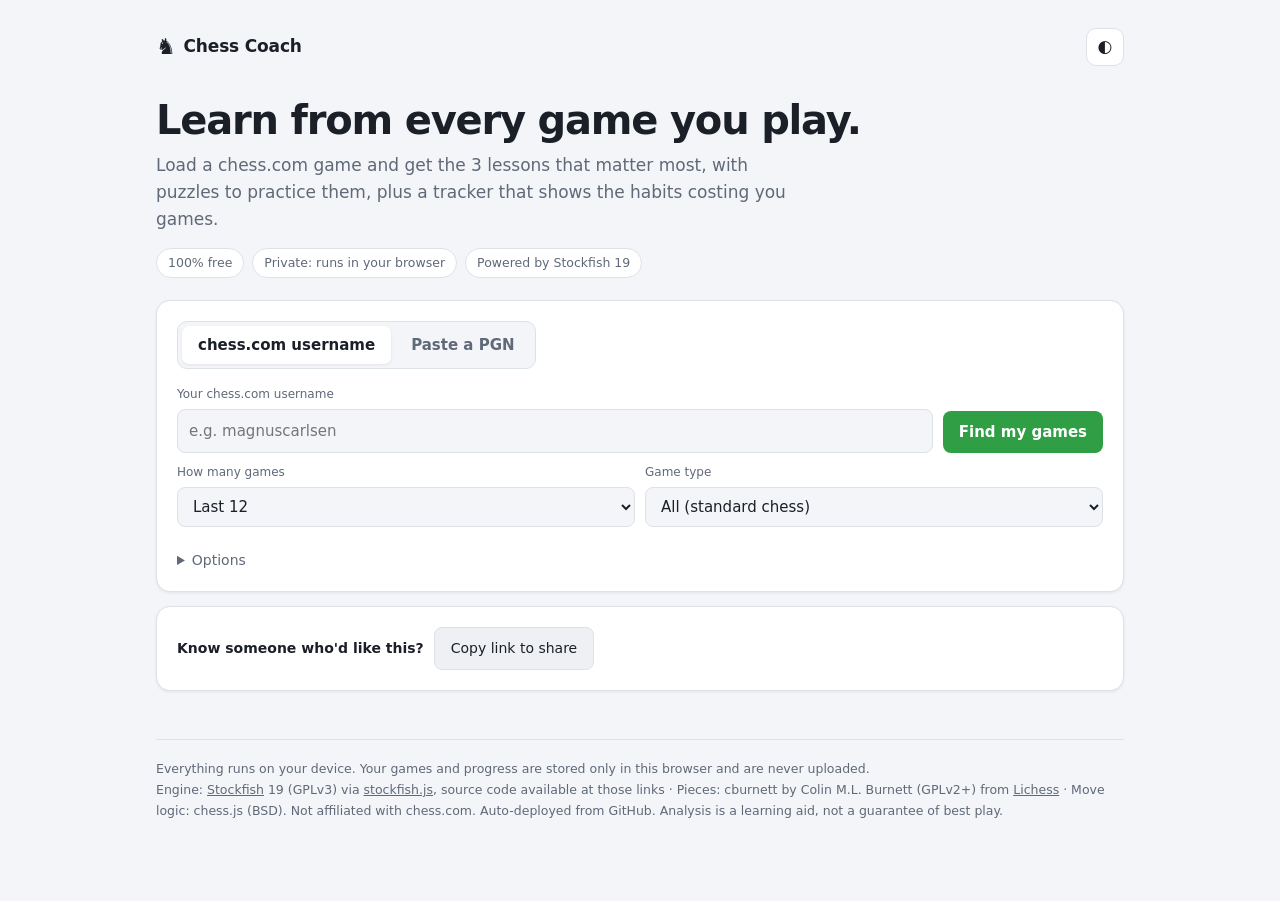
==== commit 821f2b3e: "Footer: note GitHub auto-deploy (deploy test) Co-Authored-By: Claude Sonnet 5.5 <noreply@anthropic.c" ====
--- a/index.html
+++ b/index.html
@@ -233,7 +233,7 @@
     Everything runs on your device. Your games and progress are stored only in this browser and are never uploaded.<br>
     Engine: <a href="https://github.com/official-stockfish/Stockfish" target="_blank" rel="noopener">Stockfish</a> 19 (GPLv3) via <a href="https://github.com/nmrugg/stockfish.js" target="_blank" rel="noopener">stockfish.js</a>, source code available at those links ·
     Pieces: cburnett by Colin M.L. Burnett (GPLv2+) from <a href="https://lichess.org" target="_blank" rel="noopener">Lichess</a> · Move logic: chess.js (BSD).
-    Not affiliated with chess.com. Analysis is a learning aid, not a guarantee of best play.
+    Not affiliated with chess.com. Auto-deployed from GitHub. Analysis is a learning aid, not a guarantee of best play.
   </footer>
 </main>
 
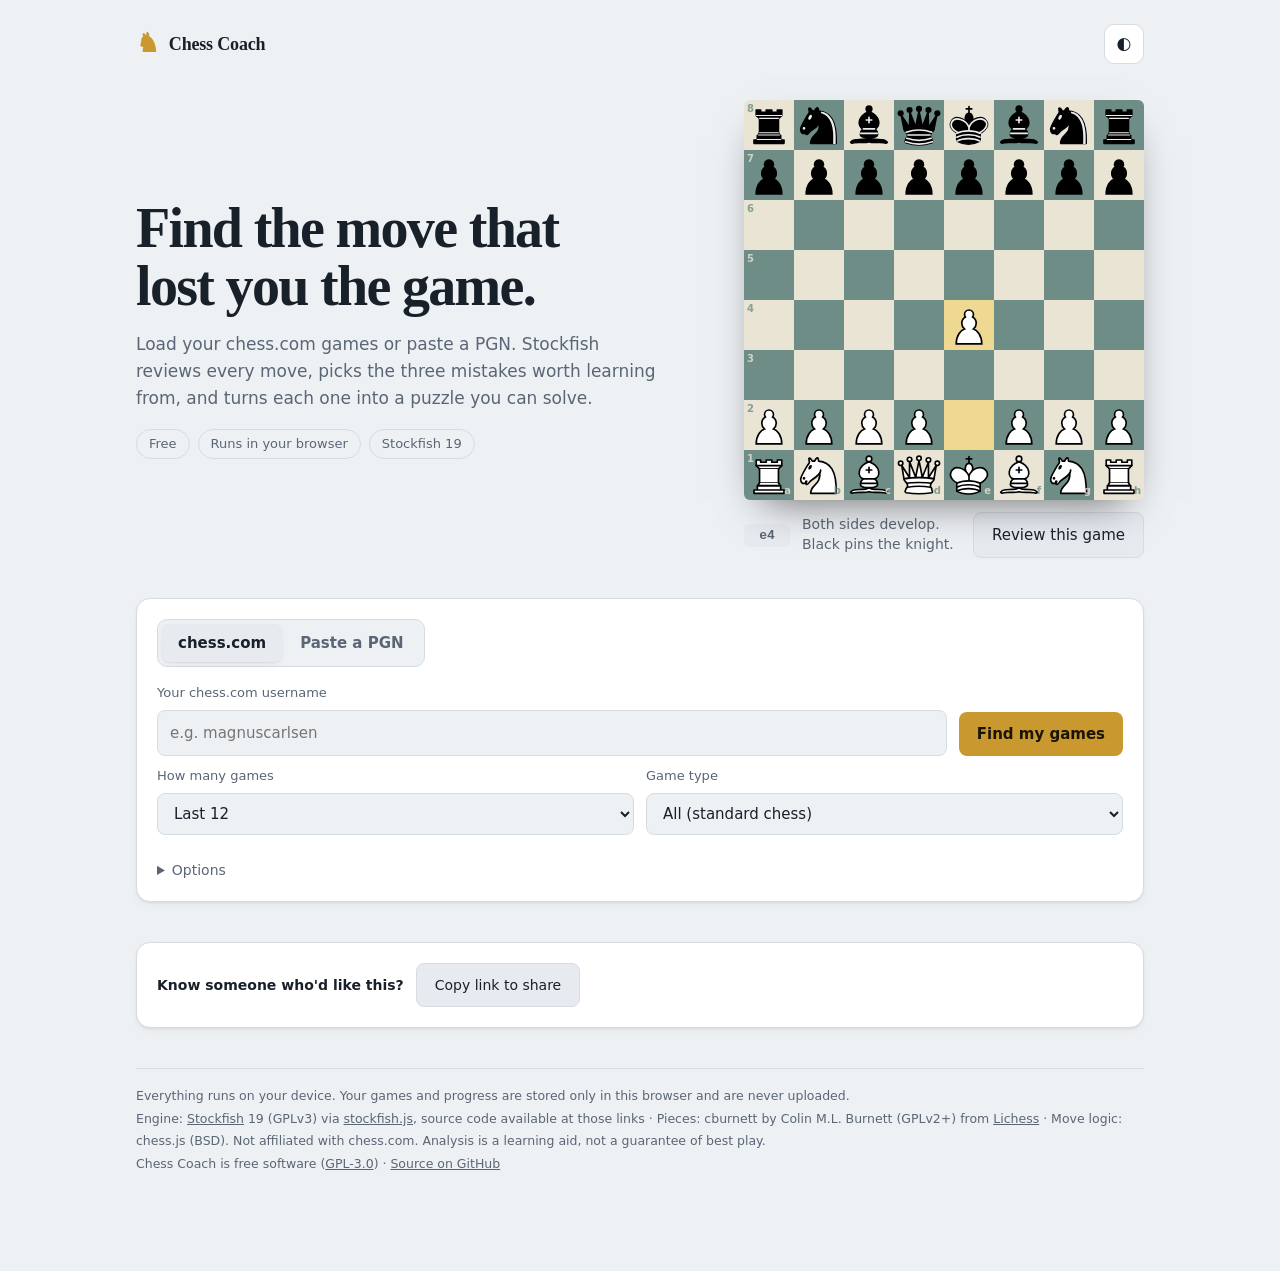
==== commit 2b06bc6c: "Polish UI, add hero demo, rewrite README, add GPL-3.0 license - New stylesheet (css/style.css) with " ====
--- a/index.html
+++ b/index.html
@@ -3,202 +3,36 @@
 <head>
 <meta charset="utf-8">
 <meta name="viewport" content="width=device-width, initial-scale=1">
-<title>Chess Coach</title>
-<style>
-  :root {
-    color-scheme:dark;
-    --bg:#101216; --panel:#181b21; --panel2:#20242c; --line:#2a2f39; --ink:#eef0f4; --mute:#97a0af;
-    --accent:#5fbf6b; --accent-ink:#08150b; --best:#3fb950; --good:#8bc34a; --inacc:#e3b341; --mistake:#f0883e; --blunder:#f85149; --blue:#58a6ff;
-    --habitbg:#14261a; --winbg:#17321c; --lossbg:#3a1b1a; --drawbg:#2c2c2c; --weakbg:#2a1d1b; --shadow:0 1px 2px rgba(0,0,0,.4);
-    --sqL:#ebecd0; --sqD:#739552;
-  }
-  :root[data-theme=light] {
-    color-scheme:light;
-    --bg:#f4f5f8; --panel:#ffffff; --panel2:#eef0f4; --line:#dde1e8; --ink:#1b2028; --mute:#5f6978;
-    --accent:#2f9e44; --accent-ink:#ffffff; --best:#2a9d3f; --good:#5a9a1f; --inacc:#b7881a; --mistake:#d9650f; --blunder:#d6342c; --blue:#1f6feb;
-    --habitbg:#e8f6ec; --winbg:#dcf3e1; --lossbg:#fde4e2; --drawbg:#e7e9ee; --weakbg:#fdeceb; --shadow:0 1px 3px rgba(20,30,50,.08);
-  }
-  * { box-sizing:border-box; }
-  body { margin:0; background:var(--bg); color:var(--ink); font:15px/1.6 ui-sans-serif,system-ui,-apple-system,"Segoe UI",Roboto,Helvetica,Arial,sans-serif; -webkit-font-smoothing:antialiased; }
-  main { max-width:1000px; margin:0 auto; padding:28px 16px 80px; }
-  header { display:flex; align-items:baseline; gap:12px; margin-bottom:22px; }
-  h1 { margin:0; font-size:24px; letter-spacing:-.01em; }
-  header span { color:var(--mute); font-size:14px; }
-  h2 { margin:0 0 4px; font-size:19px; letter-spacing:-.01em; }
-  h3 { margin:26px 0 12px; font-size:12px; text-transform:uppercase; letter-spacing:.09em; color:var(--mute); font-weight:600; }
-  .card { background:var(--panel); border:1px solid var(--line); border-radius:14px; padding:20px; margin-bottom:14px; box-shadow:var(--shadow); }
-  label { display:block; font-size:12px; color:var(--mute); margin-bottom:5px; }
-  input, textarea, select { width:100%; background:var(--bg); color:var(--ink); border:1px solid var(--line); border-radius:8px; padding:9px 11px; font:inherit; }
-  input:focus, textarea:focus, select:focus { outline:none; border-color:var(--blue); }
-  textarea { min-height:90px; font:12px ui-monospace,Menlo,monospace; resize:vertical; }
-  button { background:var(--accent); color:var(--accent-ink); border:0; border-radius:8px; padding:9px 16px; font:inherit; font-weight:600; cursor:pointer; }
-  button.sec { background:var(--panel2); color:var(--ink); border:1px solid var(--line); font-weight:500; }
-  button:hover:not(:disabled) { filter:brightness(1.1); }
-  button:disabled { opacity:.45; cursor:default; }
-  .row { display:flex; gap:10px; align-items:flex-end; flex-wrap:wrap; }
-  .row > div { flex:1; min-width:150px; }
-  .games { margin-top:10px; display:grid; gap:6px; }
-  .games button { text-align:left; background:var(--bg); color:var(--ink); font-weight:400; border:1px solid var(--line); display:flex; gap:10px; align-items:center; }
-  .games button:hover { border-color:var(--accent); }
-  .pill { font-size:11px; padding:1px 8px; border-radius:99px; font-weight:600; }
-  .win { background:var(--winbg); color:var(--best); } .loss { background:var(--lossbg); color:var(--blunder); } .draw { background:var(--drawbg); color:var(--mute); }
-  .mute { color:var(--mute); } .small { font-size:13px; }
-  .bar { height:6px; background:var(--bg); border-radius:3px; overflow:hidden; margin-top:12px; }
-  .bar > i { display:block; height:100%; width:0; background:var(--accent); transition:width .15s; }
-
-  /* summary */
-  .sumgrid { display:grid; grid-template-columns:repeat(auto-fit,minmax(150px,1fr)); gap:10px; }
-  .kpi { background:var(--bg); border:1px solid var(--line); border-radius:10px; padding:12px 14px; }
-  .kpi b { display:block; font-size:24px; letter-spacing:-.02em; line-height:1.2; }
-  .kpi span { font-size:12px; color:var(--mute); }
-  .cls { display:flex; flex-wrap:wrap; gap:8px; margin-top:12px; }
-  .cls span { font-size:12px; padding:3px 10px; border-radius:99px; background:var(--bg); border:1px solid var(--line); }
-  .dot { display:inline-block; width:8px; height:8px; border-radius:50%; margin-right:6px; }
-
-  /* board */
-  .board { position:relative; display:grid; grid-template-columns:repeat(8,1fr); aspect-ratio:1; width:100%; border-radius:6px; overflow:hidden; user-select:none; }
-  .sq { position:relative; background:var(--sqL); }
-  .sq.d { background:var(--sqD); }
-  .sq img { position:absolute; inset:0; width:100%; height:100%; pointer-events:none; }
-  .sq.last::before, .sq.sel::before { content:""; position:absolute; inset:0; background:rgba(255,220,60,.42); }
-  .sq.sel::before { background:rgba(80,160,255,.5); }
-  .sq.tgt::after { content:""; position:absolute; left:35%; top:35%; width:30%; height:30%; border-radius:50%; background:rgba(0,0,0,.22); }
-  .sq .co { position:absolute; font-size:10px; font-weight:700; opacity:.75; pointer-events:none; }
-  .sq .co.f { right:3px; bottom:1px; } .sq .co.r { left:3px; top:1px; }
-  .sq { color:var(--sqD); } .sq.d { color:var(--sqL); }
-  .board svg { position:absolute; inset:0; width:100%; height:100%; pointer-events:none; }
-  .board.click .sq { cursor:pointer; }
-
-  /* lessons */
-  .lesson { display:grid; grid-template-columns:minmax(0,340px) 1fr; gap:20px; }
-  @media (max-width:760px) { .lesson, .viewer { grid-template-columns:1fr !important; } }
-  .tag { display:inline-block; font-size:11px; font-weight:700; letter-spacing:.05em; text-transform:uppercase; color:var(--blunder); margin-bottom:6px; }
-  .lesson p { margin:8px 0; }
-  .habit { margin-top:12px; padding:10px 14px; background:var(--habitbg); border-left:3px solid var(--accent); border-radius:6px; }
-  .drill { margin-top:10px; padding:10px 12px; background:var(--bg); border:1px dashed var(--line); border-radius:8px; font-size:14px; }
-  .drill.ok { border-color:var(--best); color:var(--best); } .drill.no { border-color:var(--blunder); color:var(--blunder); }
-  .actions { display:flex; gap:8px; margin-top:10px; flex-wrap:wrap; }
-  .hidden { display:none !important; }
-  .line { font-family:ui-monospace,Menlo,monospace; font-size:13px; background:var(--bg); padding:2px 7px; border-radius:5px; }
-
-  /* viewer */
-  .viewer { display:grid; grid-template-columns:minmax(0,520px) 1fr; gap:18px; }
-  .bwrap { display:flex; gap:8px; }
-  .evbar { width:18px; flex:none; background:#222; border-radius:4px; overflow:hidden; position:relative; }
-  .evbar i { position:absolute; left:0; right:0; background:#f1f1f1; transition:height .2s; }
-  .moves { max-height:300px; overflow:auto; display:grid; grid-template-columns:34px 1fr 1fr; gap:2px; font-size:14px; align-content:start; }
-  .moves .n { color:var(--mute); padding:4px 0; text-align:right; padding-right:6px; }
-  .moves button { background:transparent; color:var(--ink); font-weight:500; text-align:left; padding:4px 8px; border-radius:5px; border:0; }
-  .moves button.cur { background:var(--panel2); outline:1px solid var(--blue); }
-  .nav { display:flex; gap:6px; margin:10px 0; }
-  .nav button { flex:1; }
-  .info { background:var(--bg); border:1px solid var(--line); border-radius:8px; padding:10px 12px; font-size:14px; min-height:84px; }
-  #graph { width:100%; height:90px; display:block; cursor:pointer; background:#2a2e36; border:1px solid var(--line); border-radius:8px; }
-  .c-best{color:var(--best)} .c-excellent{color:var(--good)} .c-good{color:var(--ink)} .c-inaccuracy{color:var(--inacc)} .c-mistake{color:var(--mistake)} .c-blunder{color:var(--blunder)}
-  .err { color:var(--blunder); }
-  .phase { display:flex; flex-direction:column; gap:8px; margin-top:4px; }
-  .phase div { display:grid; grid-template-columns:96px 1fr 44px; align-items:center; gap:10px; font-size:13px; }
-  .phase .t { height:8px; background:var(--bg); border-radius:4px; overflow:hidden; } .phase .t i { display:block; height:100%; background:var(--blue); }
-
-  /* ---- v3 UI ---- */
-  :focus-visible { outline:2px solid var(--blue); outline-offset:2px; }
-  button { transition:filter .15s, transform .05s, background .15s, border-color .15s; } button:active:not(:disabled) { transform:translateY(1px); }
-  .topbar { display:flex; align-items:center; justify-content:space-between; margin-bottom:6px; }
-  .brand { font-weight:700; font-size:17px; letter-spacing:-.01em; display:flex; align-items:center; gap:8px; }
-  .brand i { font-style:normal; font-size:22px; }
-  .iconbtn { background:var(--panel); color:var(--ink); border:1px solid var(--line); width:38px; height:38px; padding:0; border-radius:10px; font-size:17px; }
-  .hero { padding:26px 0 22px; }
-  .hero h1 { margin:0 0 10px; font-size:clamp(28px,5vw,40px); line-height:1.1; letter-spacing:-.03em; }
-  .hero p { margin:0 0 14px; color:var(--mute); font-size:17px; max-width:640px; }
-  .badges { display:flex; flex-wrap:wrap; gap:8px; }
-  .badges span { font-size:12.5px; padding:4px 11px; border-radius:99px; background:var(--panel); border:1px solid var(--line); color:var(--mute); }
-  .tabs { display:flex; gap:4px; background:var(--bg); padding:4px; border-radius:10px; width:max-content; max-width:100%; margin-bottom:16px; border:1px solid var(--line); }
-  .tab { background:transparent; color:var(--mute); font-weight:600; padding:7px 16px; border-radius:7px; }
-  .tab.on { background:var(--panel); color:var(--ink); box-shadow:var(--shadow); }
-  .opts, .how { margin-top:12px; font-size:14px; }
-  summary { cursor:pointer; color:var(--mute); } summary:hover { color:var(--ink); }
-  .opts .row { margin-top:10px; } .how ol { margin:8px 0 0; padding-left:20px; color:var(--mute); }
-  .status { display:flex; gap:14px; align-items:center; background:var(--panel); border:1px solid var(--line); border-radius:14px; padding:16px 18px; margin-bottom:14px; box-shadow:var(--shadow); }
-  .status:has(#msg:empty):has(#barwrap.hidden) { display:none; }
-  .status > div:last-child { flex:1; min-width:0; }
-  .spin { width:22px; height:22px; border-radius:50%; border:3px solid var(--line); border-top-color:var(--accent); animation:sp .8s linear infinite; display:none; flex:none; }
-  .status:has(#barwrap:not(.hidden)) .spin { display:block; }
-  @keyframes sp { to { transform:rotate(360deg); } }
-  #msg { font-size:14px; } #tip { font-size:13px; color:var(--mute); margin-top:6px; }
-  #barwrap.hidden + #tip { display:none; }
-  .jump { position:sticky; top:0; z-index:20; display:flex; gap:6px; overflow-x:auto; padding:10px 0; margin:0 0 4px; background:color-mix(in srgb, var(--bg) 88%, transparent); backdrop-filter:blur(8px); border-bottom:1px solid var(--line); }
-  .jump a { color:var(--mute); text-decoration:none; font-size:13.5px; font-weight:600; padding:6px 13px; border-radius:99px; white-space:nowrap; }
-  .jump a:hover { color:var(--ink); background:var(--panel); }
-  h3 { scroll-margin-top:60px; }
-  footer { margin-top:48px; padding-top:18px; border-top:1px solid var(--line); color:var(--mute); font-size:12.5px; line-height:1.7; }
-  footer a { color:var(--mute); }
-  .share { margin-top:14px; display:flex; gap:10px; align-items:center; flex-wrap:wrap; font-size:14px; }
-  .trow { display:grid; grid-template-columns:140px 1fr 150px; gap:10px; align-items:center; font-size:13px; margin:7px 0; }
-  .track { height:8px; background:var(--bg); border-radius:4px; overflow:hidden; border:1px solid var(--line); } .track i { display:block; height:100%; background:var(--blue); }
-  .sub { font-size:12.5px; color:var(--mute); margin:18px 0 6px; font-weight:600; }
-  .spark { width:100%; height:76px; display:block; background:var(--bg); border:1px solid var(--line); border-radius:8px; }
-  .optable { width:100%; border-collapse:collapse; font-size:14px; } .optable th { text-align:left; color:var(--mute); font-size:12px; font-weight:600; padding:6px 8px; }
-  .optable td { padding:8px; border-top:1px solid var(--line); } .optable tr.weak { background:var(--weakbg); }
-  .lesson { border-left:3px solid var(--blunder); }
-  @media (max-width:640px) {
-    .trow { grid-template-columns:96px 1fr; } .trow .mute { grid-column:1 / -1; margin-top:-4px; }
-    .optable th:nth-child(5), .optable td:nth-child(5) { display:none; }
-    .card { padding:16px; } .row > div { min-width:100%; } button { min-height:42px; } .tabs { width:100%; } .tab { flex:1; }
-  }
-  @media (prefers-reduced-motion:reduce) { * { animation:none !important; transition:none !important; scroll-behavior:auto !important; } }
-
-  .games { max-height:440px; overflow:auto; }
-  .games #batch { position:sticky; top:0; z-index:2; box-shadow:0 4px 8px -4px rgba(0,0,0,.35); }
-  .bgbar { position:fixed; left:50%; transform:translateX(-50%); bottom:14px; z-index:40; width:min(560px, calc(100% - 24px)); display:flex; gap:12px; align-items:center; background:var(--panel); border:1px solid var(--line); border-radius:14px; padding:12px 14px; box-shadow:0 8px 28px rgba(0,0,0,.35); font-size:13.5px; }
-  .bgbar .spin { display:block; } .bgbar.done .spin { display:none; }
-  /* ---- v4: stats + rundown ---- */
-  .hero-card { background:linear-gradient(135deg,var(--habitbg),var(--panel2)); border:1px solid var(--line); border-radius:12px; padding:16px 18px; }
-  .gcard { background:var(--panel); border:1px solid var(--line); border-radius:12px; padding:14px 16px; margin-bottom:10px; box-shadow:var(--shadow); }
-  .ghead { display:flex; flex-wrap:wrap; align-items:center; gap:8px 10px; }
-  .gstat { margin-left:auto; font-weight:700; font-size:13px; } .ghead .sec { padding:5px 12px; font-size:13px; }
-  .trophy { font-size:12px; background:var(--habitbg); color:var(--best); padding:1px 9px; border-radius:99px; font-weight:600; }
-  .moments { margin-top:10px; display:grid; gap:6px; }
-  .moment { display:grid; grid-template-columns:1fr auto; gap:2px 12px; text-align:left; background:var(--bg); color:var(--ink); border:1px solid var(--line); border-radius:9px; padding:9px 12px; font-weight:400; }
-  .moment:hover:not(:disabled) { border-color:var(--blue); } .moment .go { grid-row:1 / span 2; grid-column:2; align-self:center; color:var(--blue); font-weight:600; font-size:13px; }
-  .moment:disabled { opacity:.7; cursor:default; }
-  .games button.done::after { content:'✓ analyzed'; margin-left:8px; color:var(--best); font-size:12px; font-weight:600; }
-  @media (max-width:640px) { .gstat { margin-left:0; width:100%; } }
-
-  /* ---- v7: dashboard + teaching ---- */
-  .dash { display:grid; grid-template-columns:repeat(3,1fr); gap:12px; }
-  .big { background:var(--panel); border:1px solid var(--line); border-radius:14px; padding:16px 18px; box-shadow:var(--shadow); display:flex; flex-direction:column; gap:4px; min-width:0; }
-  .bl { font-size:12px; font-weight:600; color:var(--mute); text-transform:uppercase; letter-spacing:.06em; }
-  .bv { font-size:38px; font-weight:800; letter-spacing:-.035em; line-height:1.1; } .bv .dim { color:var(--mute); font-weight:400; }
-  .bs { font-size:13px; color:var(--mute); min-height:20px; } .mini { width:100%; height:40px; margin-top:8px; overflow:visible; }
-  .chip { font-size:12px; font-weight:700; padding:1px 8px; border-radius:99px; } .chip.up { background:var(--winbg); color:var(--best); } .chip.down { background:var(--lossbg); color:var(--blunder); }
-  .rbar { display:flex; height:10px; border-radius:5px; overflow:hidden; background:var(--bg); margin:8px 0 2px; } .rbar i { display:block; height:100%; } .rbar .w { background:var(--best); } .rbar .d { background:#8b93a1; } .rbar .l { background:var(--blunder); }
-  .cols2 { display:grid; grid-template-columns:1fr 1fr; gap:12px; margin-top:12px; }
-  .panel { background:var(--panel); border:1px solid var(--line); border-radius:14px; padding:16px 18px; box-shadow:var(--shadow); }
-  .panel h4 { margin:0 0 10px; font-size:13px; text-transform:uppercase; letter-spacing:.06em; color:var(--mute); }
-  .lrow { display:flex; justify-content:space-between; gap:12px; padding:9px 0; border-top:1px solid var(--line); font-size:14px; } .lrow:first-of-type { border-top:0; } .lrow b { font-variant-numeric:tabular-nums; }
-  .brow { display:grid; grid-template-columns:104px 1fr 42px; gap:10px; align-items:center; font-size:13.5px; padding:5px 0; } .brow b { text-align:right; font-variant-numeric:tabular-nums; }
-  .gap { height:10px; border-bottom:1px solid var(--line); margin-bottom:6px; }
-  .warn { font-style:normal; font-size:11px; font-weight:700; color:var(--mistake); text-transform:uppercase; letter-spacing:.04em; margin-left:4px; }
-  .train { display:grid; grid-template-columns:40px 1fr; gap:14px; }
-  .rank { width:34px; height:34px; border-radius:50%; background:var(--panel2); display:grid; place-items:center; font-weight:800; }
-  .teach { margin-top:14px; padding:14px 16px; border:1px solid var(--line); border-radius:12px; background:var(--bg); }
-  .teach .tt { font-weight:700; margin-bottom:6px; } .teach p { margin:6px 0; } .teach ol { margin:8px 0 10px; padding-left:20px; } .teach li { margin:4px 0; }
-  .practice { display:inline-block; font-size:13.5px; font-weight:600; color:var(--blue); text-decoration:none; } .practice:hover { text-decoration:underline; }
-  @media (max-width:760px) { .dash, .cols2 { grid-template-columns:1fr; } .bv { font-size:32px; } }
-</style>
+<title>Chess Coach: free game review that teaches</title>
+<meta name="description" content="Free chess game review that teaches. Stockfish 19 runs in your browser, finds the 3 mistakes that cost you the game and turns each into a puzzle. Nothing is uploaded.">
+<meta name="theme-color" content="#0e1319">
+<meta property="og:type" content="website">
+<meta property="og:title" content="Chess Coach: free game review that teaches">
+<meta property="og:description" content="Load your chess.com games. Stockfish 19 finds the mistakes that matter and turns them into puzzles. Free, private, runs in your browser.">
+<meta property="og:url" content="https://chessido.netlify.app/">
+<meta property="og:image" content="https://chessido.netlify.app/og.png">
+<meta name="twitter:card" content="summary_large_image">
+<link rel="icon" href="favicon.svg" type="image/svg+xml">
+<link rel="stylesheet" href="css/style.css?v=3">
 </head>
 <body>
 <main>
   <div class="topbar"><div class="brand"><i>♞</i> Chess Coach</div><button class="iconbtn" id="theme" title="Toggle light / dark" aria-label="Toggle theme">◐</button></div>
 
   <section class="hero">
-    <h1>Learn from every game you play.</h1>
-    <p>Load a chess.com game and get the 3 lessons that matter most, with puzzles to practice them, plus a tracker that shows the habits costing you games.</p>
-    <div class="badges"><span>100% free</span><span>Private: runs in your browser</span><span>Powered by Stockfish 19</span></div>
+    <div>
+      <h1>Find the move that lost you the game.</h1>
+      <p>Load your chess.com games or paste a PGN. Stockfish reviews every move, picks the three mistakes worth learning from, and turns each one into a puzzle you can solve.</p>
+      <div class="badges"><span>Free</span><span>Runs in your browser</span><span>Stockfish 19</span></div>
+    </div>
+    <figure class="demo" aria-label="Animated example: a game ending in checkmate after a blunder">
+      <div id="demoBoard"></div>
+      <figcaption><span class="demo-badge" id="demoBadge"></span><span id="demoText" aria-live="off"></span><button class="sec" id="demoGo" title="Run the full Stockfish review on this game">Review this game</button></figcaption>
+    </figure>
   </section>
 
   <section class="card">
-    <div class="tabs" role="tablist"><button class="tab on" data-tab="user" role="tab">chess.com username</button><button class="tab" data-tab="paste" role="tab">Paste a PGN</button></div>
+    <div class="tabs" role="tablist" id="tabs"><button class="tab on" data-tab="user" role="tab" aria-selected="true">chess.com</button><button class="tab" data-tab="paste" role="tab" aria-selected="false">Paste a PGN</button></div>
     <div id="tab-user">
       <div class="row"><div><label for="user">Your chess.com username</label><input id="user" placeholder="e.g. magnuscarlsen" autocomplete="off" autocapitalize="off" spellcheck="false"></div><button id="fetch">Find my games</button></div>
       <div class="row" style="margin-top:10px">
@@ -233,7 +67,7 @@
     Everything runs on your device. Your games and progress are stored only in this browser and are never uploaded.<br>
     Engine: <a href="https://github.com/official-stockfish/Stockfish" target="_blank" rel="noopener">Stockfish</a> 19 (GPLv3) via <a href="https://github.com/nmrugg/stockfish.js" target="_blank" rel="noopener">stockfish.js</a>, source code available at those links ·
     Pieces: cburnett by Colin M.L. Burnett (GPLv2+) from <a href="https://lichess.org" target="_blank" rel="noopener">Lichess</a> · Move logic: chess.js (BSD).
-    Not affiliated with chess.com. Auto-deployed from GitHub. Analysis is a learning aid, not a guarantee of best play.
+    Not affiliated with chess.com. Analysis is a learning aid, not a guarantee of best play.<br>Chess Coach is free software (<a href="https://github.com/Idosiloni/chess-coach/blob/main/LICENSE" target="_blank" rel="noopener">GPL-3.0</a>) · <a href="https://github.com/Idosiloni/chess-coach" target="_blank" rel="noopener">Source on GitHub</a>
   </footer>
 </main>
 
@@ -302,9 +136,9 @@
 
 /* =============================== board =============================== */
 class Board {
-  constructor(root) { this.root = root; root.classList.add('board'); }
+  constructor(root) { this.root = root; root.classList.add('board'); this.prev = null; }
   render(fen, o = {}) {
-    const { flip = false, last = [], arrows = [], sel = null, targets = [], onSquare = null } = o;
+    const { flip = false, last = [], arrows = [], sel = null, targets = [], onSquare = null, animate = false } = o;
     const rows = fen.split(' ')[0].split('/'), pcs = {};
     rows.forEach((row, ri) => { let f = 0; for (const ch of row) { if (/\d/.test(ch)) f += +ch; else { pcs['abcdefgh'[f] + (8 - ri)] = ch; f++; } } });
     let h = '';
@@ -326,6 +160,22 @@
     this.root.innerHTML = h + svg + '</svg>';
     this.root.classList.toggle('click', !!onSquare);
     if (onSquare) this.root.querySelectorAll('.sq').forEach(e => e.onclick = () => onSquare(e.dataset.sq));
+    if (animate && this.prev && !matchMedia('(prefers-reduced-motion: reduce)').matches) this.slide(this.prev, pcs, flip);
+    this.prev = pcs;
+  }
+  // Slide each piece that changed square from where it used to be (a move, a capture or castling).
+  slide(from, to, flip) {
+    const gone = Object.keys(from).filter(sq => from[sq] !== to[sq]), came = Object.keys(to).filter(sq => from[sq] !== to[sq]);
+    if (!came.length || came.length > 2) return;
+    const xy = sq => [(flip ? 7 - (sq.charCodeAt(0) - 97) : sq.charCodeAt(0) - 97), (flip ? +sq[1] - 1 : 8 - +sq[1])];
+    came.forEach(dst => {
+      const src = gone.find(sq => from[sq] === to[dst]); if (!src) return;
+      const [x1, y1] = xy(src), [x2, y2] = xy(dst), el = this.root.querySelector(`.sq[data-sq="${dst}"]`);
+      if (!el || !el.firstElementChild || el.firstElementChild.tagName !== 'IMG') return;
+      el.classList.add('moving');
+      el.firstElementChild.animate([{ transform:`translate(${(x1 - x2) * 100}%,${(y1 - y2) * 100}%)` }, { transform:'none' }], { duration:200, easing:'cubic-bezier(.22,.8,.3,1)' })
+        .finished.then(() => el.classList.remove('moving'), () => el.classList.remove('moving'));
+    });
   }
 }
 
@@ -472,13 +322,14 @@
   return { hdr, side, moves, fens, L, data, depth, id };
 }
 
-async function run() {
+async function run(opts) {
+  const save = !(opts && opts.save === false); // the hero demo reviews a sample game without adding it to your progress
   if (busy) return;
   $('#out').innerHTML = ''; setBusy(true);
   try {
     const ctx = await analyzePGN($('#pgn').value.trim(), $('#side').value, +$('#depth').value);
     $('#msg').textContent = ''; setBusy(false);
-    render(ctx); saveGame(ctx); renderProgress();
+    render(ctx); if (save) { saveGame(ctx); renderProgress(); }
   } catch (e) { $('#msg').innerHTML = `<span class="err">${esc(e.message)}</span>`; setBusy(false); }
 }
 $('#go').onclick = run;
@@ -689,7 +540,7 @@
   const opp = side === 'w' ? hdr.Black : hdr.White, me = side === 'w' ? hdr.White : hdr.Black;
   const opening = (hdr.ECOUrl || '').split('/').pop().replace(/-/g, ' ').replace(/\d+\..*$/, '').trim();
   const lessons = pickLessons(ctx), gs = gameStats(ctx);
-  const eloKpi = (gs.elo ? `<div class="kpi"><b>~${gs.elo}</b><span>estimated strength this game${gs.myElo ? ` · rated ${gs.myElo}` : ''}</span></div>` : '') + `<div class="kpi"><b>${gs.only}</b><span>only-moves found</span></div>`;
+  const eloKpi = (gs.elo ? `<div class="kpi"><b>~${gs.elo}</b><span>rough strength this game${gs.myElo ? ` · rated ${gs.myElo}` : ''}</span></div>` : '') + `<div class="kpi"><b>${gs.only}</b><span>only-moves found</span></div>`;
 
   /* phase accuracy */
   const ph = ['Opening', 'Middlegame', 'Endgame'].map(p => { const a = mine.filter(d => d.phase === p); return { p, n:a.length, acc:avg(a) }; }).filter(x => x.n);
@@ -762,10 +613,10 @@
         const u = uciOf(mv);
         if (d.accept.includes(u)) {
           box.className = 'drill ok'; box.innerHTML = `✅ <b>${mv.san}</b> — that's it. In the game you played <b>${d.m.san}</b>.`;
-          const g2 = new Chess(les.fb); g2.move(mv); done = true; paint(g2.fen(), { last:[mv.from, mv.to] });
+          const g2 = new Chess(les.fb); g2.move(mv); done = true; paint(g2.fen(), { last:[mv.from, mv.to], animate:true });
           $(`#ex${k}`).classList.remove('hidden'); $(`#rev${k}`).classList.add('hidden'); return;
         }
-        box.className = 'drill no'; box.innerHTML = u === d.m.uci ? `❌ <b>${mv.san}</b> is what you played in the game. Look for something better.` : `❌ <b>${mv.san}</b> isn't the best here. Try again, or press "Show answer".`;
+        box.className = 'drill'; void box.offsetWidth; box.className = 'drill no'; box.innerHTML = u === d.m.uci ? `❌ <b>${mv.san}</b> is what you played in the game. Look for something better.` : `❌ <b>${mv.san}</b> isn't the best here. Try again, or press "Show answer".`;
         sel = null; paint(les.fb); board.root.querySelectorAll('.sq').forEach(e => e.onclick = () => click(e.dataset.sq)); return;
       }
     }
@@ -780,14 +631,14 @@
 /* =============================== viewer =============================== */
 function mountViewer(ctx, lessons) {
   const { fens, moves, data, L, side } = ctx, n = moves.length, flip = side === 'b', board = new Board($('#vb'));
-  let idx = 0;
+  let idx = 0, prevIdx = -9;
   const wWin = j => { const cp = (fens[j].split(' ')[1] === 'w' ? 1 : -1) * L[j][0].cp; return winPct(cp); };
   const wCp = j => (fens[j].split(' ')[1] === 'w' ? 1 : -1) * L[j][0].cp;
 
   /* graph */
   const pts = fens.map((_, j) => [j / n * 600, 90 - wWin(j) * .9]);
   let path = 'M0,45 ' + pts.map(p => `L${p[0].toFixed(1)},${p[1].toFixed(1)}`).join(' ');
-  $('#graph').innerHTML = `<rect width="600" height="90" fill="none"/><path d="${path} L600,90 L0,90 Z" fill="rgba(240,240,240,.88)"/><line x1="0" y1="45" x2="600" y2="45" stroke="#888" stroke-width=".6" stroke-dasharray="3 3"/>`
+  $('#graph').innerHTML = `<rect width="600" height="90" fill="none"/><path class="g-area" d="${path} L600,90 L0,90 Z"/><line x1="0" y1="45" x2="600" y2="45" stroke="#888" stroke-width=".6" stroke-dasharray="3 3"/>`
     + lessons.map(l => `<circle cx="${((l.d.i + 1) / n * 600).toFixed(1)}" cy="${pts[l.d.i + 1][1].toFixed(1)}" r="4.5" fill="#f85149" stroke="#111" stroke-width="1.2"/>`).join('')
     + '<line id="gcur" y1="0" y2="90" stroke="#58a6ff" stroke-width="1.5"/>';
   $('#graph').onclick = e => { const r = e.currentTarget.getBoundingClientRect(); go(Math.round((e.clientX - r.left) / r.width * n)); };
@@ -823,9 +674,8 @@
     const cp = wCp(idx), mate = Math.abs(cp) >= 9000 ? (cp > 0 ? 1 : -1) * (10000 - Math.abs(cp)) : null;
     info += `<div class="small mute" style="margin-top:6px">Evaluation: <b style="color:var(--ink)">${fmtEval(cp, mate)}</b> (White's view)</div>`;
     $('#vinfo').innerHTML = info;
-    board.render(fens[idx], { flip, last, arrows });
+    board.render(fens[idx], { flip, last, arrows, animate:Math.abs(idx - prevIdx) === 1 }); prevIdx = idx;
     const ww = wWin(idx); $('#evfill').style.cssText = flip ? `top:0;height:${ww}%` : `bottom:0;height:${ww}%`;
-    $('#evfill').parentElement.style.background = '#222';
     $('#gcur').setAttribute('x1', idx / n * 600); $('#gcur').setAttribute('x2', idx / n * 600);
     $('#mlist').querySelectorAll('button').forEach(b => b.classList.toggle('cur', +b.dataset.i === idx));
     const cur = $('#mlist button.cur'); if (cur) cur.scrollIntoView({ block:'nearest' });
@@ -890,11 +740,14 @@
 }
 
 /* ---- per-game statistics ---- */
+/* Rough strength from average centipawn loss. Deliberately gentle: a few games at shallow depth are noisy,
+   so values are rounded to 50 and shown as approximate. Not a rating. */
+const eloFromAcpl = acpl => acpl == null ? null : Math.round(clamp(400 + 2300 * Math.exp(-0.016 * acpl), 400, 2600) / 50) * 50;
 function gameStats(ctx) {
   const { side, data, L, fens, hdr } = ctx, mine = data.filter(d => d.color === side), cl = x => clamp(x, -1000, 1000);
   const used = mine.filter(d => Math.abs(cl(d.before)) <= 800);
   const acpl = used.length ? used.reduce((s, d) => s + Math.min(600, Math.max(0, cl(d.before) - cl(d.after))), 0) / used.length : null;
-  const elo = acpl == null ? null : Math.round(clamp(3100 * Math.exp(-0.01 * acpl), 400, 2900) / 10) * 10;
+  const elo = used.length >= 15 ? eloFromAcpl(acpl) : null;
   let minWin = 100, maxWin = 0;
   fens.forEach((f, j) => { const w = winPct((f.split(' ')[1] === side ? 1 : -1) * L[j][0].cp); minWin = Math.min(minWin, w); maxWin = Math.max(maxWin, w); });
   const myElo = +(side === 'w' ? hdr.WhiteElo : hdr.BlackElo) || null, oppElo = +(side === 'w' ? hdr.BlackElo : hdr.WhiteElo) || null;
@@ -936,7 +789,8 @@
 
 function dashboardHtml(g) {
   const n = g.length;
-  const withElo = g.filter(r => r.elo != null), est = withElo.length ? Math.round(meanOf(withElo.slice(-10), r => r.elo) / 10) * 10 : null;
+  g = g.map(r => r.elo != null && r.acpl != null ? { ...r, elo:eloFromAcpl(r.acpl) } : r);
+  const withElo = g.filter(r => r.elo != null), est = withElo.length ? Math.round(meanOf(withElo.slice(-10), r => r.elo) / 50) * 50 : null;
   const rated = g.filter(r => r.myElo), real = rated.length ? Math.round(meanOf(rated.slice(-10), r => r.myElo)) : null;
   const acc = meanOf(g, r => r.acc), recent = g.slice(-5), earlier = g.slice(-10, -5);
   const trend = earlier.length ? meanOf(recent, r => r.acc) - meanOf(earlier, r => r.acc) : null;
@@ -946,7 +800,7 @@
 
   const hero = `<div class="dash">
     <div class="big"><div class="bl">Estimated strength</div><div class="bv">${est ? '~' + est : '–'}</div>
-      <div class="bs">${real ? `Your rating ~${real}${Math.abs(diff) >= 60 ? ` · you play about ${Math.abs(diff)} ${diff > 0 ? 'above' : 'below'} it` : ' · in line with it'}` : 'Based on your accuracy'}</div>${sparkline(withElo.map(r => r.elo), 'var(--blue)')}</div>
+      <div class="bs">${real ? `Your rating ~${real}${withElo.length < 3 ? '' : Math.abs(diff) >= 60 ? ` · you play about ${Math.abs(diff)} ${diff > 0 ? 'above' : 'below'} it` : ' · in line with it'}` : 'Based on your accuracy'}</div>${sparkline(withElo.map(r => r.elo), 'var(--blue)')}</div>
     <div class="big"><div class="bl">Average accuracy</div><div class="bv">${acc.toFixed(0)}%</div>
       <div class="bs">${trend != null ? `<span class="chip ${trend >= 0 ? 'up' : 'down'}">${trend >= 0 ? '▲' : '▼'} ${Math.abs(trend).toFixed(1)}</span> vs earlier games` : `Across ${n} game${n > 1 ? 's' : ''}`}</div>${sparkline(g.map(r => r.acc), 'var(--accent)')}</div>
     <div class="big"><div class="bl">Results</div><div class="bv">${rec.W}<span class="dim"> – </span>${rec.D}<span class="dim"> – </span>${rec.L}</div>
@@ -1014,12 +868,12 @@
       : '<div class="small mute">Run “Analyze” again to add key moments for this game.</div>';
     return `<div class="gcard"><div class="ghead">${pill(r)}<b>${r.color === 'w' ? '⚪' : '⚫'} vs ${esc(r.opp || '?')}</b>${badge.has(r.id) ? '<span class="trophy">🏆 best of day</span>' : ''}
       <span class="mute small">${esc(r.opening)} · ${fmtDate(r.date)}</span>
-      <span class="gstat">${r.acc.toFixed(0)}%${r.elo ? ` · ~${r.elo}` : ''}${c.blunder != null ? ` · ${c.blunder}?? ${c.mistake}?` : ''}</span>
+      <span class="gstat">${r.acc.toFixed(0)}%${r.elo ? ` · ~${eloFromAcpl(r.acpl) ?? r.elo}` : ''}${c.blunder != null ? ` · ${c.blunder}?? ${c.mistake}?` : ''}</span>
       ${canOpen ? `<button class="sec" data-open="${esc(r.id)}" data-ply="">Open review</button>` : ''}</div>
       <div class="moments">${moments}</div></div>`;
   };
   const heroHtml = hero ? `<div class="hero-card"><div class="small mute">🏆 Best game of ${fmtDate(latestDay === '?' ? '' : latestDay)}</div>
-      <div style="font-size:18px;font-weight:700;margin:2px 0">${pill(hero)} ${hero.color === 'w' ? '⚪' : '⚫'} vs ${esc(hero.opp || '?')} · ${hero.acc.toFixed(0)}% accuracy${hero.elo ? ` · played like ~${hero.elo}` : ''}</div>
+      <div style="font-size:18px;font-weight:700;margin:2px 0">${pill(hero)} ${hero.color === 'w' ? '⚪' : '⚫'} vs ${esc(hero.opp || '?')} · ${hero.acc.toFixed(0)}% accuracy${hero.elo ? ` · played like ~${eloFromAcpl(hero.acpl) ?? hero.elo}` : ''}</div>
       <div class="small mute">${esc(hero.opening)}${hero.only ? ` · found ${hero.only} only-move${hero.only > 1 ? 's' : ''}` : ''}${hero.myElo && hero.oppElo ? ` · rated ${hero.myElo} vs ${hero.oppElo}` : ''}</div>
       ${cache[hero.id] ? `<div class="actions"><button data-open="${esc(hero.id)}" data-ply="">Watch it</button></div>` : ''}</div>` : '';
   return `<h3 id="s-games">Your games</h3>${heroHtml}<div style="${hero ? 'margin-top:12px' : ''}">${newest.map(card).join('')}</div>`;
@@ -1049,7 +903,7 @@
   const withElo = g.filter(r => r.elo != null);
   window.__progressPrompt = `You are a precise, encouraging chess coach. Below are statistics computed by Stockfish from my last ${n} games. Use ONLY these numbers; do not invent games or moves.
 
-Games analyzed: ${n}. Average accuracy ${meanOf(g, r => r.acc).toFixed(0)}%. Record ${rec.W}-${rec.D}-${rec.L}.${withElo.length ? ` Estimated strength about ${Math.round(meanOf(withElo.slice(-10), r => r.elo) / 10) * 10}.` : ''}
+Games analyzed: ${n}. Average accuracy ${meanOf(g, r => r.acc).toFixed(0)}%. Record ${rec.W}-${rec.D}-${rec.L}.${withElo.length ? ` Estimated strength about ${Math.round(meanOf(withElo.map(r => eloFromAcpl(r.acpl) ?? r.elo).slice(-10), x => x) / 50) * 50}.` : ''}
 Recurring mistake patterns (games affected): ${themes.map(([k, v]) => `${k} ${v.games}/${n}`).join('; ') || 'none'}.
 Openings: ${op.ops.map(o => `${o.name} as ${o.color === 'w' ? 'White' : 'Black'} (${o.n} games, ${(o.acc / o.n).toFixed(0)}% accuracy)`).join('; ')}.
 
@@ -1089,11 +943,52 @@
 renderProgress = function () { _renderProgress(); syncJump(); };
 
 $('#stop').onclick = () => { cancelBatch = true; $('#stop').textContent = 'Stopping…'; BG.msg('Stopping after this game…'); };
-/* tabs */
+/* tabs: the highlight slides under the active one */
+function placeTabIndicator() {
+  const on = $('.tab.on'), bar = $('#tabs'); if (!on || !on.offsetWidth) return;
+  bar.style.setProperty('--x', on.offsetLeft + 'px'); bar.style.setProperty('--w', on.offsetWidth + 'px');
+}
 document.querySelectorAll('.tab').forEach(t => t.onclick = () => {
-  document.querySelectorAll('.tab').forEach(x => x.classList.toggle('on', x === t));
+  document.querySelectorAll('.tab').forEach(x => { x.classList.toggle('on', x === t); x.setAttribute('aria-selected', x === t); });
   $('#tab-user').classList.toggle('hidden', t.dataset.tab !== 'user'); $('#tab-paste').classList.toggle('hidden', t.dataset.tab !== 'paste');
+  placeTabIndicator();
 });
+placeTabIndicator(); addEventListener('resize', placeTabIndicator); document.fonts && document.fonts.ready.then(placeTabIndicator);
+
+/* highlight the section you are reading in the sticky nav */
+if ('IntersectionObserver' in window) {
+  const io = new IntersectionObserver(es => es.forEach(e => {
+    if (!e.isIntersecting) return;
+    document.querySelectorAll('#jump a').forEach(a => a.classList.toggle('on', a.getAttribute('href') === '#' + e.target.id));
+  }), { rootMargin:'-80px 0px -70% 0px' });
+  new MutationObserver(() => document.querySelectorAll('#out h3[id], #prog h3[id]').forEach(h => io.observe(h))).observe(document.body, { childList:true, subtree:true });
+}
+
+/* hero demo: Légal's Mate on a loop. Annotations are hand-written; the "Review it" button runs the real analysis on the same game. */
+const DEMO = {
+  pgn:'[Event "Demo"]\n[White "White"]\n[Black "Black"]\n[Result "1-0"]\n\n1. e4 e5 2. Nf3 d6 3. Bc4 Bg4 4. Nc3 g6 5. Nxe5 Bxd1 6. Bxf7+ Ke7 7. Nd5# 1-0',
+  steps:[['', 'Both sides develop. Black pins the knight.'], ['', ''], ['', ''], ['', ''], ['', ''], ['', ''], ['', ''], ['', ''],
+    ['!', 'White gives up the queen on purpose.', 'best'], ['??', 'Black takes it, and walks into a forced mate.', 'blunder'], ['+', 'Check.'], ['', 'The only move.'], ['#', 'Checkmate. Three pieces did it.', 'best']]
+};
+(function demo() {
+  const board = new Board($('#demoBoard')), g = new Chess(), moves = new Chess(); moves.load_pgn(DEMO.pgn); const list = moves.history({ verbose:true });
+  const badge = $('#demoBadge'), text = $('#demoText'), INTRO = 'Légal’s Mate in 7 moves. Watch what one greedy capture costs.'; let k = 0, timer = null;
+  const home = () => { badge.dataset.k = ''; badge.textContent = 'Demo'; text.textContent = INTRO; };
+  const note = (i, st) => { badge.dataset.k = st[2] || ''; badge.textContent = list[i].san + (/^[!?]+$/.test(st[0]) ? st[0] : ''); if (st[1]) { badge.classList.remove('pop'); void badge.offsetWidth; badge.classList.add('pop'); } text.textContent = st[1] || text.textContent; };
+  const show = (animate) => { const m = k ? list[k - 1] : null; board.render(g.fen(), { last:m ? [m.from, m.to] : [], animate }); };
+  const reduce = matchMedia('(prefers-reduced-motion: reduce)').matches;
+  const step = () => {
+    if (k >= list.length) { timer = setTimeout(() => { g.reset(); k = 0; home(); show(false); timer = setTimeout(step, 900); }, 3200); return; }
+    const m = list[k]; g.move(m); k++; show(true); note(k - 1, DEMO.steps[k - 1] || ['', '']);
+    timer = setTimeout(step, DEMO.steps[k - 1] && DEMO.steps[k - 1][1] ? 1900 : 750);
+  };
+  if (reduce) { list.forEach(m => g.move(m)); k = list.length; show(false); note(k - 1, DEMO.steps[k - 1]); }
+  else { home(); show(false); timer = setTimeout(step, 1400); }
+  $('#demoBoard').onclick = () => { clearTimeout(timer); g.reset(); k = 0; home(); show(false); if (!reduce) timer = setTimeout(step, 500); };
+  $('#demoGo').onclick = () => {
+    $('[data-tab=paste]').click(); $('#pgn').value = DEMO.pgn; $('#side').value = 'b'; run({ save:false });
+  };
+})();
 /* remembered username + Enter key */
 try { const u = localStorage.getItem('coach.user'); if (u) $('#user').value = u; } catch (e) {}
 $('#user').addEventListener('keydown', e => { if (e.key === 'Enter') $('#fetch').click(); });
--- a/css/style.css
+++ b/css/style.css
@@ -0,0 +1,248 @@
+/* Chess Coach styles. One token set, no build step.
+   Class and id names are referenced from index.html's script, so rename with care. */
+
+:root {
+  color-scheme: dark;
+
+  /* colour */
+  --bg:#0e1319; --panel:#151c25; --panel2:#1d2631; --line:#283342; --ink:#ebe7dc; --mute:#93a0b0;
+  --accent:#e2b65c; --accent-ink:#1a1405;
+  --best:#5dbb7a; --good:#9bc56a; --inacc:#e0b04a; --mistake:#ee8b4a; --blunder:#f0605a; --blue:#6aa7e8;
+  --habitbg:#1a2a22; --winbg:#17301f; --lossbg:#3a1d1d; --drawbg:#262d37; --weakbg:#2b2220;
+  --shadow:0 1px 0 rgba(255,255,255,.03) inset, 0 1px 2px rgba(0,0,0,.35);
+  --sqL:#e4dfcf; --sqD:#5f7f78;
+  --evw:#f1eee4; --evb:#232a33; --graph-bg:#1b232d; --graph-fill:rgba(241,238,228,.9);
+
+  /* type */
+  --serif:"Iowan Old Style","Palatino Linotype",Palatino,"Book Antiqua",Georgia,serif;
+  --sans:ui-sans-serif,system-ui,-apple-system,"Segoe UI",Roboto,Helvetica,Arial,sans-serif;
+  --mono:ui-monospace,"SF Mono",Menlo,Consolas,monospace;
+
+  /* space, radius, motion */
+  --s1:4px; --s2:8px; --s3:12px; --s4:16px; --s5:24px; --s6:40px;
+  --r-sm:6px; --r:10px; --r-lg:14px;
+  --ease:cubic-bezier(.22,.8,.3,1); --t-fast:120ms; --t:200ms;
+}
+:root[data-theme=light] {
+  color-scheme: light;
+  --bg:#eef1f4; --panel:#ffffff; --panel2:#e7ebf0; --line:#d6dce4; --ink:#18202a; --mute:#5a6675;
+  --accent:#c9982f; --accent-ink:#1a1405;
+  --best:#2b8a4b; --good:#5a8f1f; --inacc:#a87a10; --mistake:#d0620f; --blunder:#d1382f; --blue:#1d62c9;
+  --habitbg:#f3ecd9; --winbg:#dcf1e2; --lossbg:#fbe2e0; --drawbg:#e4e8ee; --weakbg:#fbece9;
+  --shadow:0 1px 2px rgba(24,32,42,.07), 0 4px 14px -6px rgba(24,32,42,.1);
+  --sqL:#e9e4d3; --sqD:#6d8d86;
+  --evw:#ffffff; --evb:#2f3742; --graph-bg:#e3e8ee; --graph-fill:rgba(255,255,255,.95);
+}
+
+*, *::before, *::after { box-sizing:border-box; }
+html { scroll-behavior:smooth; }
+body { margin:0; background:var(--bg); color:var(--ink); font:15px/1.6 var(--sans); -webkit-font-smoothing:antialiased; text-rendering:optimizeLegibility; }
+main { max-width:1040px; margin:0 auto; padding:var(--s5) var(--s4) 96px; }
+:focus-visible { outline:2px solid var(--blue); outline-offset:2px; border-radius:4px; }
+::selection { background:color-mix(in srgb, var(--accent) 40%, transparent); }
+
+h1, h2, h3 { font-family:var(--serif); font-weight:600; letter-spacing:-.01em; }
+h2 { margin:0 0 var(--s1); font-size:22px; line-height:1.25; }
+h3 { margin:var(--s6) 0 var(--s3); font-size:26px; line-height:1.2; scroll-margin-top:64px; }
+label { display:block; font-size:13px; color:var(--mute); margin-bottom:6px; }
+.mute { color:var(--mute); } .small { font-size:13px; } .hidden { display:none !important; } .err { color:var(--blunder); }
+.dim { color:var(--mute); font-weight:400; }
+.num { font-variant-numeric:tabular-nums; }
+
+/* ---------- controls ---------- */
+input, textarea, select { width:100%; background:var(--bg); color:var(--ink); border:1px solid var(--line); border-radius:8px; padding:10px 12px; font:inherit; transition:border-color var(--t-fast), box-shadow var(--t-fast); }
+input:focus, textarea:focus, select:focus { outline:none; border-color:var(--accent); box-shadow:0 0 0 3px color-mix(in srgb, var(--accent) 22%, transparent); }
+textarea { min-height:96px; font:12.5px/1.5 var(--mono); resize:vertical; }
+button { background:var(--accent); color:var(--accent-ink); border:0; border-radius:8px; padding:10px 18px; font:inherit; font-weight:650; cursor:pointer;
+  transition:filter var(--t-fast), transform var(--t-fast) var(--ease), background var(--t-fast), border-color var(--t-fast), box-shadow var(--t-fast); }
+button:hover:not(:disabled) { filter:brightness(1.08); }
+button:active:not(:disabled) { transform:scale(.97); }
+button:disabled { opacity:.45; cursor:default; }
+button.sec { background:var(--panel2); color:var(--ink); border:1px solid var(--line); font-weight:500; }
+button.sec:hover:not(:disabled) { border-color:var(--mute); filter:none; }
+.iconbtn { background:var(--panel); color:var(--ink); border:1px solid var(--line); width:40px; height:40px; padding:0; border-radius:10px; font-size:17px; display:grid; place-items:center; }
+.row { display:flex; gap:var(--s3); align-items:flex-end; flex-wrap:wrap; }
+.row > div { flex:1; min-width:150px; }
+.actions { display:flex; gap:var(--s2); margin-top:var(--s3); flex-wrap:wrap; }
+.pill { font-size:12px; padding:2px 10px; border-radius:99px; font-weight:650; }
+.win { background:var(--winbg); color:var(--best); } .loss { background:var(--lossbg); color:var(--blunder); } .draw { background:var(--drawbg); color:var(--mute); }
+.bar { height:6px; background:var(--bg); border-radius:3px; overflow:hidden; margin-top:var(--s3); }
+.bar > i { display:block; height:100%; width:0; background:var(--accent); transition:width .25s var(--ease); }
+.line { font-family:var(--mono); font-size:12.5px; background:var(--bg); padding:2px 7px; border-radius:5px; white-space:nowrap; }
+summary { cursor:pointer; color:var(--mute); } summary:hover { color:var(--ink); }
+
+/* ---------- page chrome ---------- */
+.topbar { display:flex; align-items:center; justify-content:space-between; margin-bottom:var(--s5); }
+.brand { font:700 18px var(--serif); letter-spacing:-.01em; display:flex; align-items:center; gap:10px; }
+.brand i { font-style:normal; font-size:26px; line-height:1; color:var(--accent); }
+.card { background:var(--panel); border:1px solid var(--line); border-radius:var(--r-lg); padding:20px; margin-bottom:var(--s3); box-shadow:var(--shadow); }
+
+/* hero: pitch on the left, a looping demo game on the right */
+.hero { display:grid; grid-template-columns:minmax(0,1fr) minmax(0,400px); gap:var(--s6); align-items:center; padding:var(--s3) 0 var(--s6); }
+.hero h1 { margin:0 0 var(--s4); font-size:clamp(34px,5.4vw,56px); line-height:1.04; letter-spacing:-.03em; text-wrap:balance; }
+.hero p { margin:0 0 var(--s4); color:var(--mute); font-size:17px; max-width:520px; }
+.badges { display:flex; flex-wrap:wrap; gap:var(--s2); }
+.badges span { font-size:13px; padding:4px 12px; border-radius:99px; border:1px solid var(--line); color:var(--mute); }
+.demo { margin:0; }
+.demo .board { box-shadow:0 18px 40px -18px rgba(0,0,0,.6); cursor:pointer; }
+.demo figcaption { display:flex; align-items:center; gap:var(--s3); margin-top:var(--s3); min-height:44px; }
+.demo-badge { flex:none; min-width:46px; text-align:center; font:700 13px var(--mono); padding:4px 8px; border-radius:6px; background:var(--panel2); color:var(--mute); transition:background var(--t), color var(--t); }
+.demo-badge.pop { animation:pop .35s var(--ease); }
+.demo-badge[data-k=blunder] { background:var(--lossbg); color:var(--blunder); } .demo-badge[data-k=best] { background:var(--winbg); color:var(--best); }
+#demoText { flex:1; font-size:14px; color:var(--mute); line-height:1.4; }
+@keyframes pop { 0% { transform:scale(.6); opacity:0; } 60% { transform:scale(1.12); } 100% { transform:scale(1); opacity:1; } }
+
+/* source tabs with a sliding indicator */
+.tabs { position:relative; display:flex; gap:2px; background:var(--bg); padding:4px; border-radius:10px; width:max-content; max-width:100%; margin-bottom:var(--s4); border:1px solid var(--line); isolation:isolate; }
+.tabs::before { content:""; position:absolute; z-index:-1; top:4px; bottom:4px; left:0; width:var(--w,0); transform:translateX(var(--x,4px)); background:var(--panel2); border-radius:7px; box-shadow:var(--shadow); transition:transform var(--t) var(--ease), width var(--t) var(--ease); }
+.tab { background:transparent; color:var(--mute); font-weight:600; padding:7px 16px; border-radius:7px; }
+.tab:hover:not(:disabled) { color:var(--ink); filter:none; }
+.tab.on { color:var(--ink); }
+.opts, .how { margin-top:var(--s3); font-size:14px; }
+.opts .row { margin-top:var(--s3); } .how ol { margin:var(--s2) 0 0; padding-left:20px; color:var(--mute); }
+
+/* status + background-batch bar */
+.status { display:flex; gap:14px; align-items:center; background:var(--panel); border:1px solid var(--line); border-radius:var(--r-lg); padding:16px 18px; margin-bottom:var(--s3); box-shadow:var(--shadow); }
+.status:has(#msg:empty):has(#barwrap.hidden) { display:none; }
+.status > div:last-child { flex:1; min-width:0; }
+.spin { width:22px; height:22px; border-radius:50%; border:3px solid var(--line); border-top-color:var(--accent); animation:sp .8s linear infinite; display:none; flex:none; }
+.status:has(#barwrap:not(.hidden)) .spin { display:block; }
+@keyframes sp { to { transform:rotate(360deg); } }
+#msg { font-size:14px; } #tip { font-size:13px; color:var(--mute); margin-top:6px; } #barwrap.hidden + #tip { display:none; }
+.bgbar { position:fixed; left:50%; transform:translateX(-50%); bottom:14px; z-index:40; width:min(560px, calc(100% - 24px)); display:flex; gap:var(--s3); align-items:center; background:var(--panel); border:1px solid var(--line); border-radius:var(--r-lg); padding:12px 14px; box-shadow:0 12px 32px rgba(0,0,0,.4); font-size:13.5px; animation:rise .3s var(--ease); }
+.bgbar .spin { display:block; } .bgbar.done .spin { display:none; }
+@keyframes rise { from { transform:translate(-50%,16px); opacity:0; } }
+
+.jump { position:sticky; top:0; z-index:20; display:flex; gap:var(--s1); overflow-x:auto; padding:10px 0; margin:0 0 var(--s1); background:color-mix(in srgb, var(--bg) 86%, transparent); backdrop-filter:blur(10px); border-bottom:1px solid var(--line); scrollbar-width:none; }
+.jump a { color:var(--mute); text-decoration:none; font-size:13.5px; font-weight:600; padding:6px 13px; border-radius:99px; white-space:nowrap; transition:color var(--t-fast), background var(--t-fast); }
+.jump a:hover { color:var(--ink); background:var(--panel); }
+.jump a.on { color:var(--accent-ink); background:var(--accent); }
+.share { display:flex; gap:var(--s3); align-items:center; flex-wrap:wrap; margin-top:var(--s6); font-size:14px; }
+footer { margin-top:var(--s6); padding-top:var(--s4); border-top:1px solid var(--line); color:var(--mute); font-size:12.5px; line-height:1.8; }
+footer a { color:var(--mute); }
+
+/* chess.com game list */
+.games { margin-top:var(--s3); display:grid; gap:6px; max-height:440px; overflow:auto; }
+.games button { text-align:left; background:var(--bg); color:var(--ink); font-weight:400; border:1px solid var(--line); display:flex; gap:10px; align-items:center; }
+.games button:hover { border-color:var(--accent); filter:none; }
+.games button.done::after { content:'✓ analyzed'; margin-left:var(--s2); color:var(--best); font-size:12px; font-weight:600; }
+.games #batch { position:sticky; top:0; z-index:2; box-shadow:0 6px 10px -6px rgba(0,0,0,.4); }
+
+/* ---------- board ---------- */
+.board { position:relative; display:grid; grid-template-columns:repeat(8,1fr); aspect-ratio:1; width:100%; border-radius:var(--r-sm); overflow:hidden; user-select:none; box-shadow:0 0 0 1px rgba(0,0,0,.25); }
+.sq { position:relative; background:var(--sqL); color:var(--sqD); }
+.sq.d { background:var(--sqD); color:var(--sqL); }
+.sq img { position:absolute; inset:0; width:100%; height:100%; pointer-events:none; will-change:transform; }
+.sq.moving { z-index:3; }
+.sq.last::before, .sq.sel::before { content:""; position:absolute; inset:0; background:rgba(245,200,66,.46); }
+.sq.sel::before { background:rgba(106,167,232,.55); }
+.sq.tgt::after { content:""; position:absolute; left:36%; top:36%; width:28%; height:28%; border-radius:50%; background:rgba(14,19,25,.28); }
+.sq .co { position:absolute; font-size:10px; font-weight:700; opacity:.8; pointer-events:none; }
+.sq .co.f { right:3px; bottom:1px; } .sq .co.r { left:3px; top:1px; }
+.board svg { position:absolute; inset:0; width:100%; height:100%; pointer-events:none; z-index:4; }
+.board.click .sq { cursor:pointer; }
+.board.click .sq.tgt:hover::after { width:100%; height:100%; left:0; top:0; border-radius:0; background:rgba(106,167,232,.35); }
+
+/* ---------- key lessons ---------- */
+.lesson { display:grid; grid-template-columns:minmax(0,340px) 1fr; gap:22px; border-left:3px solid var(--blunder); }
+.tag { display:inline-block; font-size:13px; font-weight:650; color:var(--blunder); margin-bottom:6px; }
+.lesson p { margin:var(--s2) 0; max-width:62ch; }
+.habit { margin-top:var(--s3); padding:10px 14px; background:var(--habitbg); border-left:3px solid var(--accent); border-radius:6px; }
+.drill { margin-top:10px; padding:10px 12px; background:var(--bg); border:1px dashed var(--line); border-radius:8px; font-size:14px; transition:border-color var(--t), color var(--t); }
+.drill.ok { border:1px solid var(--best); color:var(--best); animation:pop .35s var(--ease); }
+.drill.no { border:1px solid var(--blunder); color:var(--blunder); animation:shake .38s var(--ease); }
+@keyframes shake { 20%,60% { transform:translateX(-5px); } 40%,80% { transform:translateX(5px); } }
+.teach { margin-top:14px; padding:14px 16px; border:1px solid var(--line); border-radius:12px; background:var(--bg); }
+.teach .tt { font-weight:700; margin-bottom:6px; } .teach p { margin:6px 0; } .teach ol { margin:var(--s2) 0 10px; padding-left:20px; } .teach li { margin:4px 0; }
+.practice { display:inline-block; font-size:13.5px; font-weight:600; color:var(--blue); text-decoration:none; } .practice:hover { text-decoration:underline; }
+
+/* ---------- summary + game viewer ---------- */
+.sumgrid { display:grid; grid-template-columns:repeat(auto-fit,minmax(150px,1fr)); gap:10px; }
+.kpi { background:var(--bg); border:1px solid var(--line); border-radius:var(--r); padding:12px 14px; }
+.kpi b { display:block; font:700 28px/1.15 var(--serif); letter-spacing:-.02em; font-variant-numeric:tabular-nums; }
+.kpi span { font-size:12.5px; color:var(--mute); }
+.cls { display:flex; flex-wrap:wrap; gap:var(--s2); margin-top:var(--s3); }
+.cls span { font-size:12.5px; padding:3px 10px; border-radius:99px; background:var(--bg); border:1px solid var(--line); }
+.dot { display:inline-block; width:8px; height:8px; border-radius:50%; margin-right:6px; }
+.phase { display:flex; flex-direction:column; gap:var(--s2); margin-top:4px; }
+.phase div { display:grid; grid-template-columns:96px 1fr 44px; align-items:center; gap:10px; font-size:13px; }
+.phase .t { height:8px; background:var(--bg); border-radius:4px; overflow:hidden; } .phase .t i { display:block; height:100%; background:var(--blue); transform-origin:left; animation:grow .7s var(--ease) both; }
+@keyframes grow { from { transform:scaleX(0); } }
+
+.viewer { display:grid; grid-template-columns:minmax(0,520px) 1fr; gap:18px; }
+.bwrap { display:flex; gap:var(--s2); }
+.evbar { width:18px; flex:none; background:var(--evb); border-radius:4px; overflow:hidden; position:relative; }
+.evbar i { position:absolute; left:0; right:0; background:var(--evw); transition:height .35s var(--ease); }
+.nav { display:flex; gap:6px; margin:10px 0; } .nav button { flex:1; }
+.info { background:var(--bg); border:1px solid var(--line); border-radius:8px; padding:10px 12px; font-size:14px; min-height:96px; }
+.moves { max-height:300px; overflow:auto; display:grid; grid-template-columns:34px 1fr 1fr; gap:2px; font-size:14px; align-content:start; }
+.moves .n { color:var(--mute); padding:4px 6px 4px 0; text-align:right; }
+.moves button { background:transparent; color:var(--ink); font-weight:500; text-align:left; padding:4px 8px; border-radius:5px; border:0; }
+.moves button:hover { background:var(--panel2); }
+.moves button.cur { background:var(--panel2); outline:1px solid var(--blue); }
+#graph { width:100%; height:90px; display:block; cursor:pointer; background:var(--graph-bg); border:1px solid var(--line); border-radius:8px; }
+.g-area { fill:var(--graph-fill); clip-path:inset(0 100% 0 0); animation:wipe .9s var(--ease) .1s forwards; }
+@keyframes wipe { to { clip-path:inset(0 0 0 0); } }
+.c-best { color:var(--best); } .c-excellent { color:var(--good); } .c-good { color:var(--ink); } .c-inaccuracy { color:var(--inacc); } .c-mistake { color:var(--mistake); } .c-blunder { color:var(--blunder); }
+
+/* ---------- dashboard ---------- */
+.dash { display:grid; grid-template-columns:repeat(3,1fr); gap:var(--s3); }
+.big { background:var(--panel); border:1px solid var(--line); border-radius:var(--r-lg); padding:16px 18px; box-shadow:var(--shadow); display:flex; flex-direction:column; gap:4px; min-width:0; }
+.bl { font-size:13px; font-weight:600; color:var(--mute); }
+.bv { font:700 42px/1.1 var(--serif); letter-spacing:-.03em; font-variant-numeric:tabular-nums; }
+.bs { font-size:13px; color:var(--mute); min-height:20px; }
+.mini { width:100%; height:40px; margin-top:var(--s2); overflow:visible; }
+.chip { font-size:12px; font-weight:700; padding:1px 8px; border-radius:99px; } .chip.up { background:var(--winbg); color:var(--best); } .chip.down { background:var(--lossbg); color:var(--blunder); }
+.rbar { display:flex; height:10px; border-radius:5px; overflow:hidden; background:var(--bg); margin:var(--s2) 0 2px; } .rbar i { display:block; height:100%; } .rbar .w { background:var(--best); } .rbar .d { background:#8b93a1; } .rbar .l { background:var(--blunder); }
+.cols2 { display:grid; grid-template-columns:1fr 1fr; gap:var(--s3); margin-top:var(--s3); }
+.panel { background:var(--panel); border:1px solid var(--line); border-radius:var(--r-lg); padding:16px 18px; box-shadow:var(--shadow); }
+.panel h4 { margin:0 0 10px; font:600 17px var(--serif); }
+.lrow { display:flex; justify-content:space-between; gap:var(--s3); padding:9px 0; border-top:1px solid var(--line); font-size:14px; } .lrow:first-of-type { border-top:0; } .lrow b { font-variant-numeric:tabular-nums; }
+.brow { display:grid; grid-template-columns:104px 1fr 42px; gap:10px; align-items:center; font-size:13.5px; padding:5px 0; } .brow b { text-align:right; font-variant-numeric:tabular-nums; }
+.track { height:8px; background:var(--bg); border-radius:4px; overflow:hidden; border:1px solid var(--line); } .track i { display:block; height:100%; background:var(--blue); transform-origin:left; animation:grow .7s var(--ease) both; }
+.gap { height:10px; border-bottom:1px solid var(--line); margin-bottom:6px; }
+.warn { font-style:normal; font-size:11.5px; font-weight:700; color:var(--mistake); margin-left:4px; }
+.sub { font-size:13px; color:var(--mute); margin:18px 0 6px; font-weight:600; }
+
+/* what to work on */
+.train { display:grid; grid-template-columns:40px 1fr; gap:14px; }
+.rank { width:34px; height:34px; border-radius:50%; background:var(--panel2); display:grid; place-items:center; font:700 16px var(--serif); }
+.moments { margin-top:10px; display:grid; gap:6px; }
+.moment { display:grid; grid-template-columns:1fr auto; gap:2px 12px; text-align:left; background:var(--bg); color:var(--ink); border:1px solid var(--line); border-radius:9px; padding:9px 12px; font-weight:400; }
+.moment:hover:not(:disabled) { border-color:var(--blue); filter:none; } .moment .go { grid-row:1 / span 2; grid-column:2; align-self:center; color:var(--blue); font-weight:600; font-size:13px; }
+.moment:disabled { opacity:.7; cursor:default; }
+
+/* your games + openings */
+.hero-card { background:linear-gradient(135deg,var(--habitbg),var(--panel2)); border:1px solid var(--line); border-radius:12px; padding:16px 18px; }
+.gcard { background:var(--panel); border:1px solid var(--line); border-radius:12px; padding:14px 16px; margin-bottom:10px; box-shadow:var(--shadow); }
+.ghead { display:flex; flex-wrap:wrap; align-items:center; gap:var(--s2) 10px; }
+.gstat { margin-left:auto; font-weight:700; font-size:13px; font-variant-numeric:tabular-nums; } .ghead .sec { padding:5px 12px; font-size:13px; }
+.trophy { font-size:12px; background:var(--habitbg); color:var(--best); padding:1px 9px; border-radius:99px; font-weight:600; }
+.optable { width:100%; border-collapse:collapse; font-size:14px; } .optable th { text-align:left; color:var(--mute); font-size:13px; font-weight:600; padding:6px var(--s2); }
+.optable td { padding:var(--s2); border-top:1px solid var(--line); } .optable tr.weak { background:var(--weakbg); }
+
+/* ---------- small screens ---------- */
+@media (max-width:860px) {
+  .hero { grid-template-columns:1fr; gap:var(--s5); }
+  .demo { max-width:420px; }
+}
+@media (max-width:760px) {
+  .lesson, .viewer { grid-template-columns:1fr; }
+  .dash, .cols2 { grid-template-columns:1fr; }
+  .bv { font-size:34px; }
+  h3 { font-size:23px; }
+}
+@media (max-width:640px) {
+  .topbar { margin-bottom:var(--s3); }
+  .hero { gap:var(--s4); padding-bottom:var(--s5); }
+  .hero p { font-size:16px; } .badges { display:none; }
+  .demo { max-width:272px; } .demo figcaption { flex-wrap:wrap; gap:var(--s2); } #demoText { flex-basis:100%; order:3; }
+  .brow { grid-template-columns:96px 1fr 42px; }
+  .optable th:nth-child(5), .optable td:nth-child(5) { display:none; }
+  .card { padding:16px; } .row > div { min-width:100%; } button { min-height:42px; } .tabs { width:100%; } .tab { flex:1; padding-inline:8px; }
+  .gstat { margin-left:0; width:100%; }
+}
+@media (prefers-reduced-motion:reduce) {
+  *, *::before, *::after { animation:none !important; transition:none !important; scroll-behavior:auto !important; }
+  .g-area { clip-path:none; }
+}
